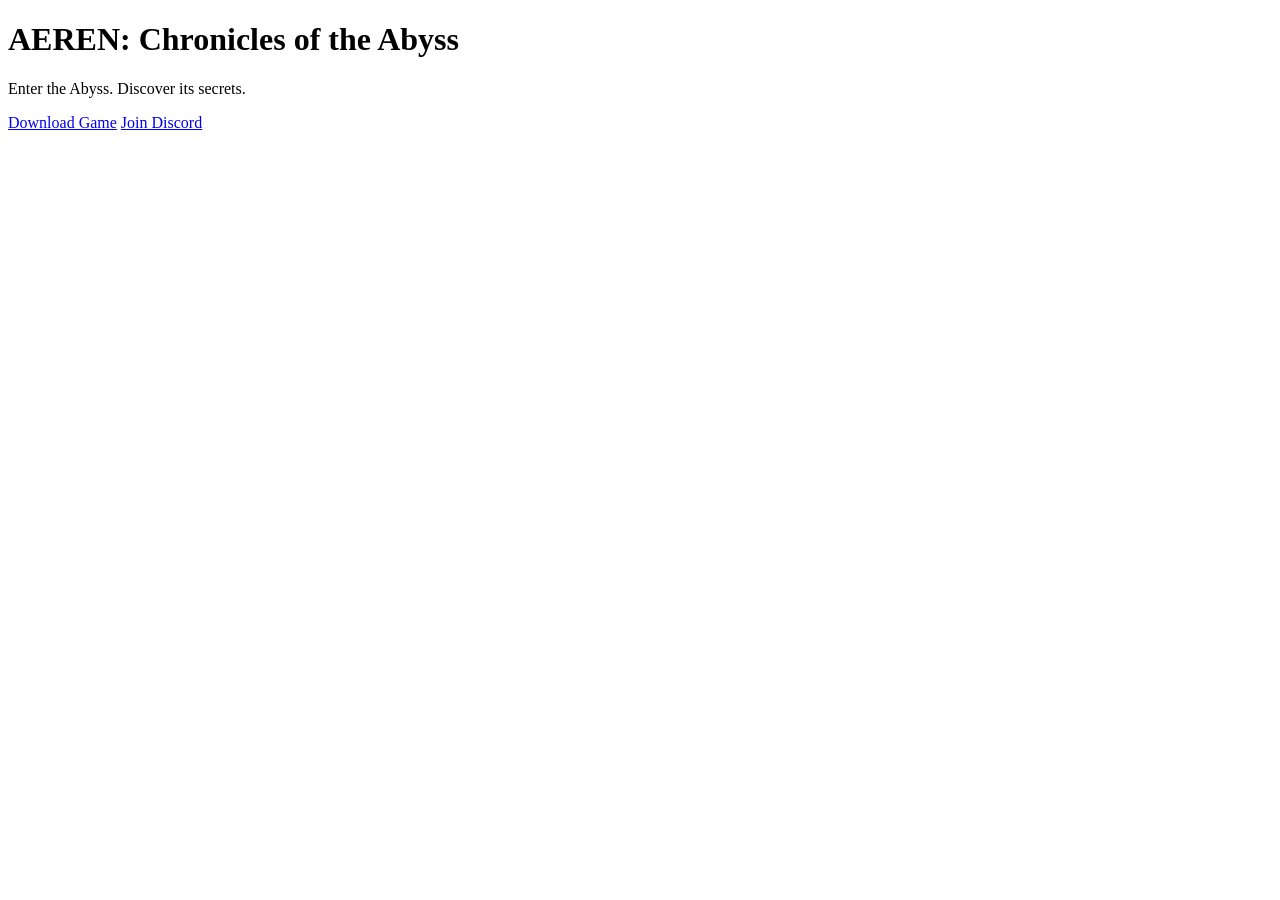
==== index.html @ f3c1946f "Create index.html" ====
<!DOCTYPE html>
<html lang="en">
<head>
  <meta charset="UTF-8">
  <meta name="viewport" content="width=device-width, initial-scale=1.0">
  <title>AEREN: Chronicles of the Abyss</title>
</head>
<body>

  <h1>AEREN: Chronicles of the Abyss</h1>

  <p>
    Enter the Abyss. Discover its secrets.
  </p>

  <a href="#">Download Game</a>
  <a href="#">Join Discord</a>

</body>
</html>
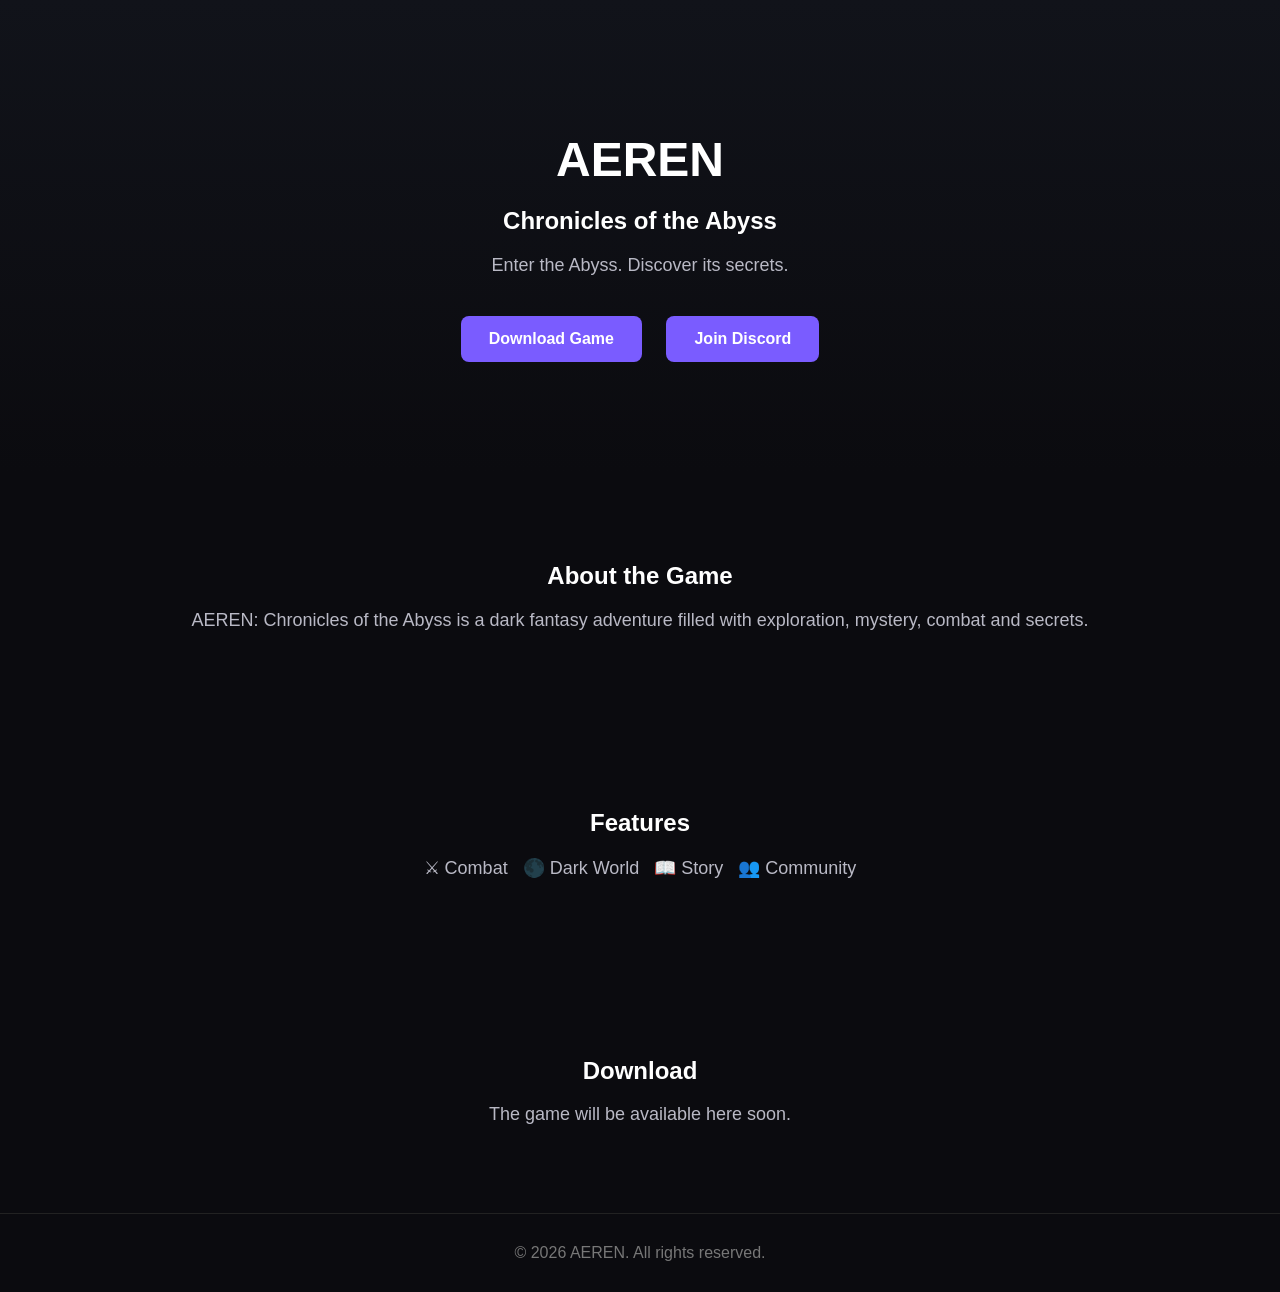
==== commit 82a333b8: "index.html" ====
--- a/index.html
+++ b/index.html
@@ -4,17 +4,90 @@
   <meta charset="UTF-8">
   <meta name="viewport" content="width=device-width, initial-scale=1.0">
   <title>AEREN: Chronicles of the Abyss</title>
+  <style>
+    body {
+      margin: 0;
+      font-family: Arial, sans-serif;
+      background: #0b0b0f;
+      color: white;
+      text-align: center;
+    }
+
+    header {
+      padding: 100px 20px;
+      background: linear-gradient(#11131a, #0b0b0f);
+    }
+
+    h1 {
+      font-size: 48px;
+      margin-bottom: 10px;
+    }
+
+    p {
+      color: #b9b9c5;
+      font-size: 18px;
+    }
+
+    .buttons {
+      margin-top: 30px;
+    }
+
+    .btn {
+      display: inline-block;
+      margin: 10px;
+      padding: 14px 28px;
+      border-radius: 8px;
+      text-decoration: none;
+      color: white;
+      background: #7a5cff;
+      font-weight: bold;
+    }
+
+    section {
+      padding: 70px 20px;
+    }
+
+    footer {
+      padding: 30px;
+      color: #777;
+      border-top: 1px solid #222;
+    }
+  </style>
 </head>
 <body>
 
-  <h1>AEREN: Chronicles of the Abyss</h1>
+<header>
+  <h1>AEREN</h1>
+  <h2>Chronicles of the Abyss</h2>
+  <p>Enter the Abyss. Discover its secrets.</p>
 
+  <div class="buttons">
+    <a class="btn" href="#">Download Game</a>
+    <a class="btn" href="#">Join Discord</a>
+  </div>
+</header>
+
+<section>
+  <h2>About the Game</h2>
   <p>
-    Enter the Abyss. Discover its secrets.
+    AEREN: Chronicles of the Abyss is a dark fantasy adventure
+    filled with exploration, mystery, combat and secrets.
   </p>
+</section>
 
-  <a href="#">Download Game</a>
-  <a href="#">Join Discord</a>
+<section>
+  <h2>Features</h2>
+  <p>⚔ Combat &nbsp; 🌑 Dark World &nbsp; 📖 Story &nbsp; 👥 Community</p>
+</section>
+
+<section>
+  <h2>Download</h2>
+  <p>The game will be available here soon.</p>
+</section>
+
+<footer>
+  © 2026 AEREN. All rights reserved.
+</footer>
 
 </body>
 </html>
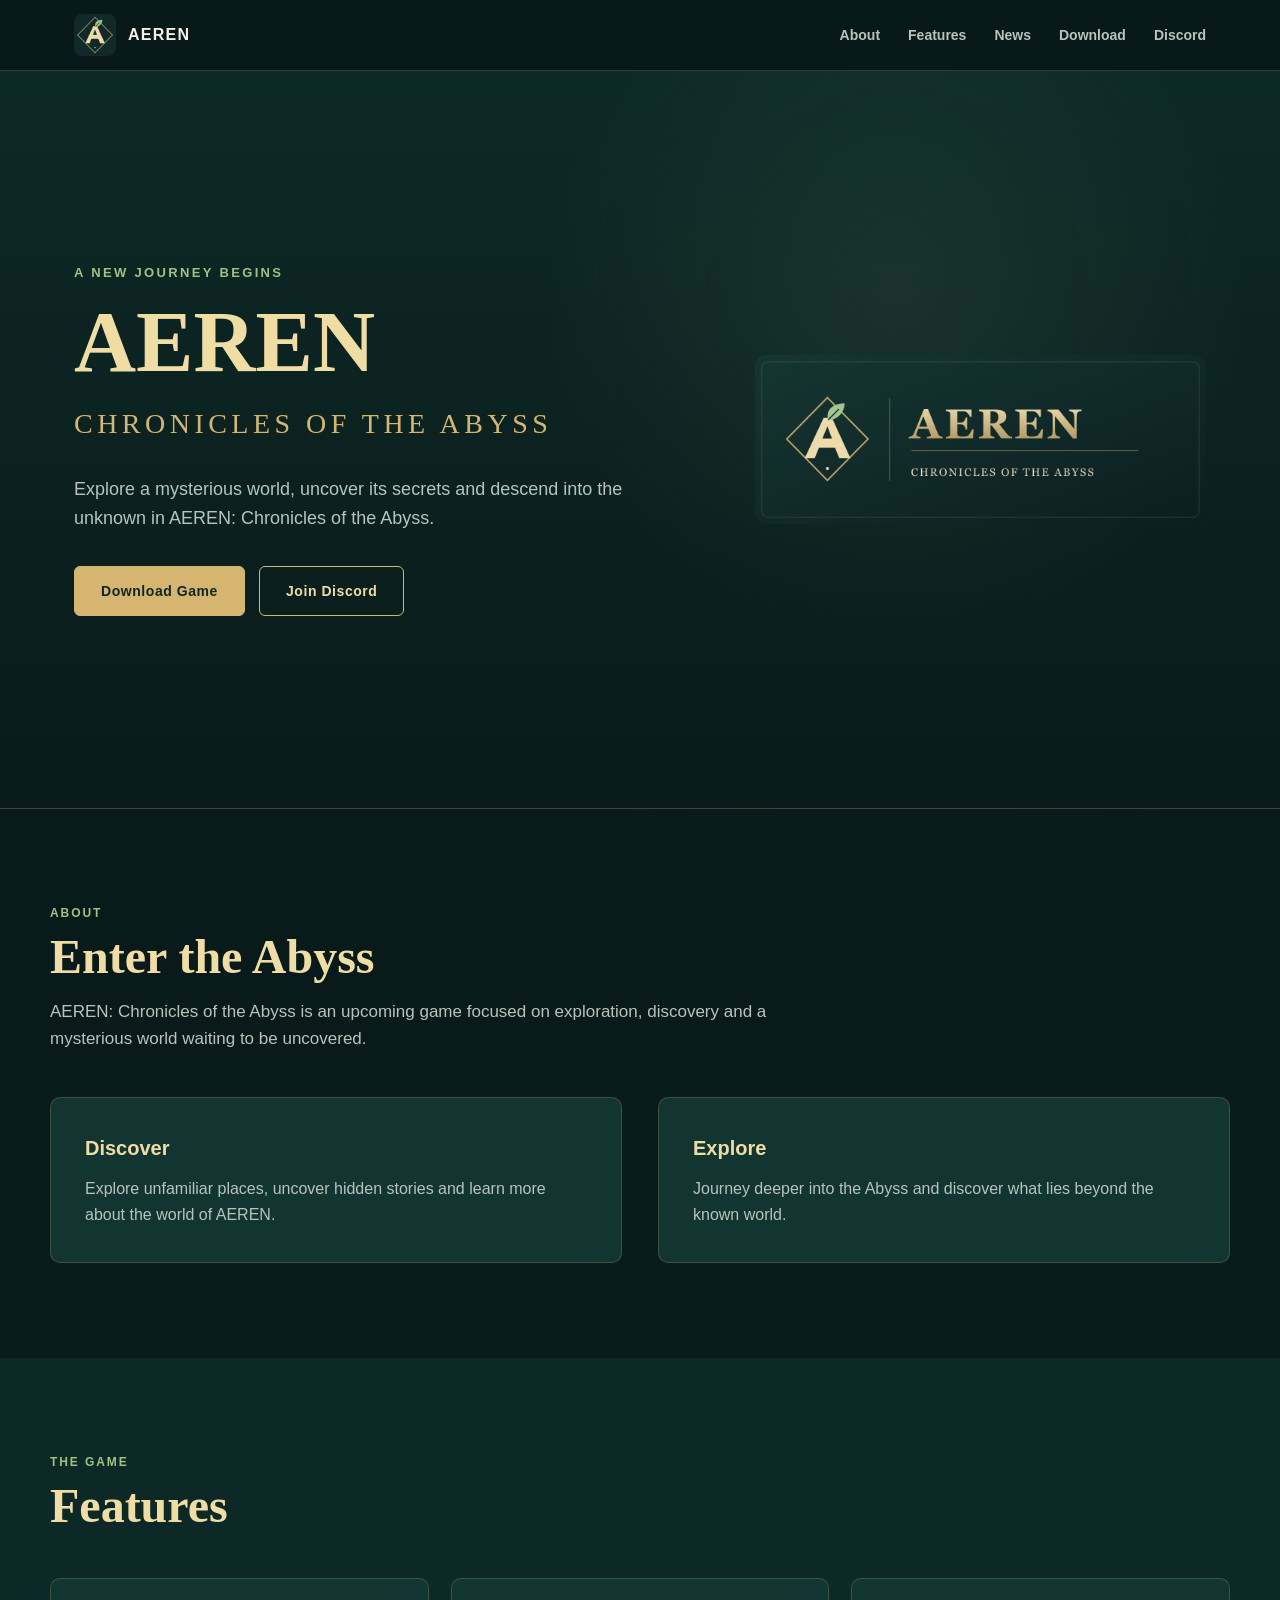
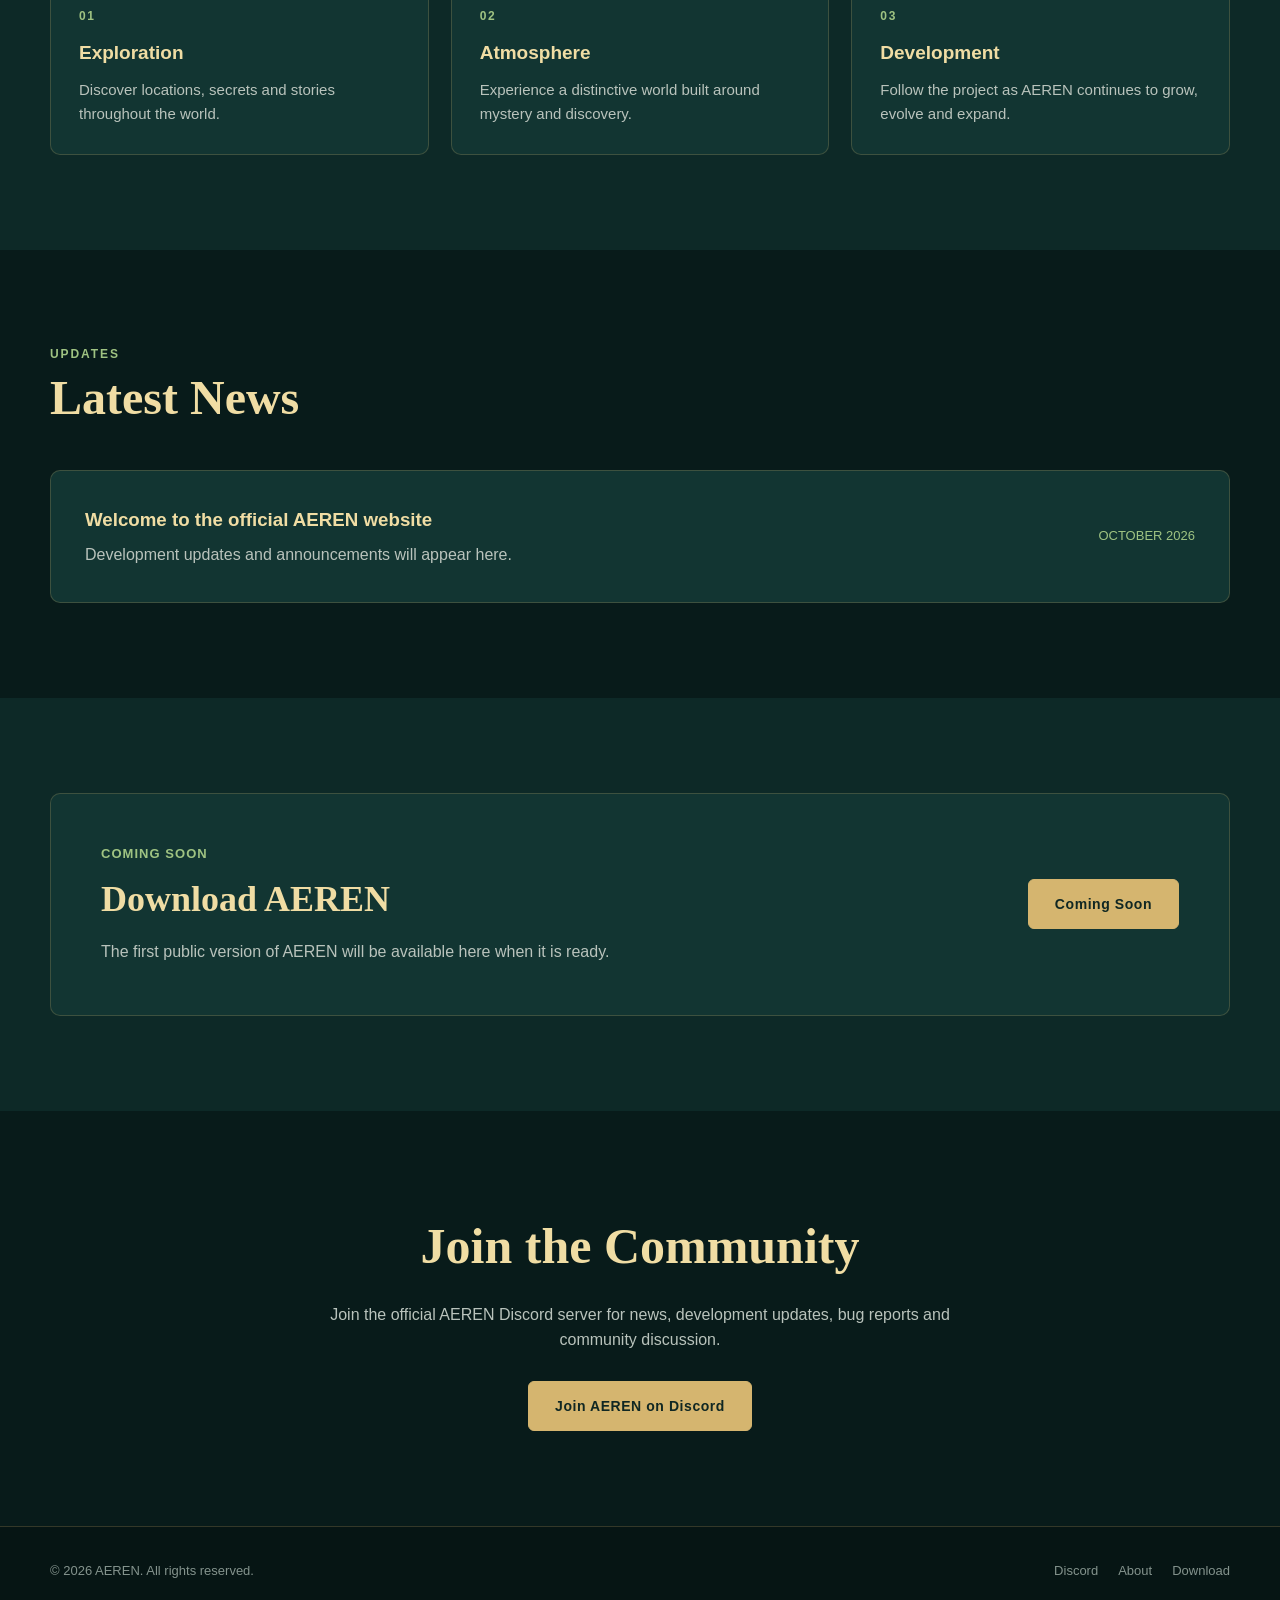
==== commit 64892483: "index.html" ====
--- a/index.html
+++ b/index.html
@@ -3,91 +3,878 @@
 <head>
   <meta charset="UTF-8">
   <meta name="viewport" content="width=device-width, initial-scale=1.0">
+
   <title>AEREN: Chronicles of the Abyss</title>
+  <meta
+    name="description"
+    content="Official website of AEREN: Chronicles of the Abyss."
+  >
+
+  <link rel="icon" type="image/png" href="AEREN-avatar-GitHub.png">
+
   <style>
+    :root {
+      --bg: #0d2927;
+      --bg-dark: #081b1a;
+      --surface: #123532;
+      --surface-light: #173e3a;
+
+      --gold: #d5b56f;
+      --gold-light: #f0dda4;
+
+      --green: #9fc382;
+
+      --text: #f4f0e7;
+      --muted: #b9c3bc;
+
+      --border: rgba(213, 181, 111, 0.22);
+      --max-width: 1180px;
+    }
+
+    * {
+      box-sizing: border-box;
+      margin: 0;
+      padding: 0;
+    }
+
+    html {
+      scroll-behavior: smooth;
+    }
+
     body {
-      margin: 0;
-      font-family: Arial, sans-serif;
-      background: #0b0b0f;
-      color: white;
+      font-family:
+        Inter,
+        -apple-system,
+        BlinkMacSystemFont,
+        "Segoe UI",
+        sans-serif;
+
+      background: var(--bg-dark);
+      color: var(--text);
+      line-height: 1.6;
+    }
+
+    a {
+      color: inherit;
+      text-decoration: none;
+    }
+
+    img {
+      display: block;
+      max-width: 100%;
+    }
+
+    /* NAVIGATION */
+
+    .navbar {
+      position: sticky;
+      top: 0;
+      z-index: 100;
+
+      background: rgba(8, 27, 26, 0.96);
+      border-bottom: 1px solid var(--border);
+    }
+
+    .nav-container {
+      max-width: var(--max-width);
+      margin: 0 auto;
+      padding: 14px 24px;
+
+      display: flex;
+      align-items: center;
+      justify-content: space-between;
+      gap: 30px;
+    }
+
+    .nav-brand {
+      display: flex;
+      align-items: center;
+      gap: 12px;
+      font-weight: 700;
+      letter-spacing: 0.08em;
+    }
+
+    .nav-brand img {
+      width: 42px;
+      height: 42px;
+      border-radius: 8px;
+    }
+
+    .nav-links {
+      display: flex;
+      align-items: center;
+      gap: 28px;
+      color: var(--muted);
+      font-size: 14px;
+      font-weight: 600;
+    }
+
+    .nav-links a {
+      transition: color 0.2s ease;
+    }
+
+    .nav-links a:hover {
+      color: var(--gold-light);
+    }
+
+    /* HERO */
+
+    .hero {
+      min-height: 82vh;
+      display: flex;
+      align-items: center;
+
+      background:
+        radial-gradient(
+          circle at 70% 30%,
+          rgba(159, 195, 130, 0.09),
+          transparent 34%
+        ),
+        linear-gradient(
+          180deg,
+          #0d2927 0%,
+          #081b1a 100%
+        );
+
+      border-bottom: 1px solid var(--border);
+    }
+
+    .hero-container {
+      max-width: var(--max-width);
+      width: 100%;
+      margin: 0 auto;
+      padding: 80px 24px;
+
+      display: grid;
+      grid-template-columns: 1.15fr 0.85fr;
+      align-items: center;
+      gap: 70px;
+    }
+
+    .hero-text .eyebrow {
+      color: var(--green);
+      font-size: 13px;
+      font-weight: 700;
+      letter-spacing: 0.18em;
+      text-transform: uppercase;
+      margin-bottom: 18px;
+    }
+
+    .hero-text h1 {
+      font-family: Georgia, "Times New Roman", serif;
+      color: var(--gold-light);
+
+      font-size: clamp(48px, 7vw, 86px);
+      line-height: 0.96;
+      font-weight: 700;
+
+      margin-bottom: 18px;
+    }
+
+    .hero-text h2 {
+      font-family: Georgia, "Times New Roman", serif;
+      color: var(--gold);
+
+      font-size: clamp(18px, 2.4vw, 28px);
+      font-weight: 400;
+      letter-spacing: 0.16em;
+
+      margin-bottom: 28px;
+    }
+
+    .hero-text p {
+      max-width: 650px;
+
+      color: var(--muted);
+      font-size: 18px;
+
+      margin-bottom: 34px;
+    }
+
+    .hero-buttons {
+      display: flex;
+      flex-wrap: wrap;
+      gap: 14px;
+    }
+
+    .btn {
+      display: inline-flex;
+      align-items: center;
+      justify-content: center;
+
+      min-height: 50px;
+      padding: 0 26px;
+
+      border-radius: 6px;
+
+      font-size: 14px;
+      font-weight: 700;
+      letter-spacing: 0.04em;
+
+      transition:
+        background 0.2s ease,
+        border-color 0.2s ease,
+        transform 0.2s ease;
+    }
+
+    .btn:hover {
+      transform: translateY(-2px);
+    }
+
+    .btn-primary {
+      background: var(--gold);
+      color: #102723;
+      border: 1px solid var(--gold);
+    }
+
+    .btn-primary:hover {
+      background: var(--gold-light);
+      border-color: var(--gold-light);
+    }
+
+    .btn-secondary {
+      border: 1px solid var(--gold);
+      color: var(--gold-light);
+      background: transparent;
+    }
+
+    .btn-secondary:hover {
+      background: rgba(213, 181, 111, 0.08);
+    }
+
+    .hero-logo {
+      display: flex;
+      justify-content: center;
+      align-items: center;
+    }
+
+    .hero-logo img {
+      width: min(100%, 470px);
+    }
+
+    /* GENERIC SECTIONS */
+
+    section {
+      padding: 95px 24px;
+    }
+
+    .container {
+      max-width: var(--max-width);
+      margin: 0 auto;
+    }
+
+    .section-heading {
+      margin-bottom: 45px;
+    }
+
+    .section-heading span {
+      display: block;
+
+      color: var(--green);
+      font-size: 12px;
+      font-weight: 700;
+      letter-spacing: 0.16em;
+      text-transform: uppercase;
+
+      margin-bottom: 8px;
+    }
+
+    .section-heading h2 {
+      font-family: Georgia, "Times New Roman", serif;
+      color: var(--gold-light);
+
+      font-size: clamp(32px, 5vw, 48px);
+      line-height: 1.1;
+
+      margin-bottom: 14px;
+    }
+
+    .section-heading p {
+      max-width: 720px;
+      color: var(--muted);
+      font-size: 17px;
+    }
+
+    /* ABOUT */
+
+    .about {
+      background: var(--bg-dark);
+    }
+
+    .about-grid {
+      display: grid;
+      grid-template-columns: 1fr 1fr;
+      gap: 36px;
+    }
+
+    .about-card {
+      padding: 34px;
+
+      background: var(--surface);
+      border: 1px solid var(--border);
+      border-radius: 10px;
+    }
+
+    .about-card h3 {
+      color: var(--gold-light);
+      margin-bottom: 12px;
+      font-size: 20px;
+    }
+
+    .about-card p {
+      color: var(--muted);
+    }
+
+    /* FEATURES */
+
+    .features {
+      background: var(--bg);
+    }
+
+    .feature-grid {
+      display: grid;
+      grid-template-columns: repeat(3, 1fr);
+      gap: 22px;
+    }
+
+    .feature {
+      padding: 28px;
+
+      background: var(--surface);
+      border: 1px solid var(--border);
+      border-radius: 10px;
+    }
+
+    .feature-number {
+      color: var(--green);
+      font-size: 12px;
+      font-weight: 700;
+      letter-spacing: 0.14em;
+
+      margin-bottom: 12px;
+    }
+
+    .feature h3 {
+      color: var(--gold-light);
+      margin-bottom: 10px;
+      font-size: 19px;
+    }
+
+    .feature p {
+      color: var(--muted);
+      font-size: 15px;
+    }
+
+    /* NEWS */
+
+    .news {
+      background: var(--bg-dark);
+    }
+
+    .news-card {
+      padding: 34px;
+
+      display: flex;
+      align-items: center;
+      justify-content: space-between;
+      gap: 30px;
+
+      background: var(--surface);
+      border: 1px solid var(--border);
+      border-radius: 10px;
+    }
+
+    .news-card h3 {
+      color: var(--gold-light);
+      margin-bottom: 7px;
+    }
+
+    .news-card p {
+      color: var(--muted);
+    }
+
+    .news-date {
+      color: var(--green);
+      font-size: 13px;
+      white-space: nowrap;
+    }
+
+    /* DOWNLOAD */
+
+    .download {
+      background: var(--bg);
+    }
+
+    .download-box {
+      padding: 50px;
+
+      display: flex;
+      align-items: center;
+      justify-content: space-between;
+      gap: 40px;
+
+      background: var(--surface);
+      border: 1px solid var(--border);
+      border-radius: 10px;
+    }
+
+    .download-box h2 {
+      font-family: Georgia, "Times New Roman", serif;
+      color: var(--gold-light);
+
+      font-size: 36px;
+      margin-bottom: 10px;
+    }
+
+    .download-box p {
+      color: var(--muted);
+    }
+
+    .download-status {
+      color: var(--green);
+      font-size: 13px;
+      font-weight: 700;
+      letter-spacing: 0.08em;
+      text-transform: uppercase;
+
+      margin-bottom: 7px;
+    }
+
+    /* COMMUNITY */
+
+    .community {
       text-align: center;
-    }
-
-    header {
-      padding: 100px 20px;
-      background: linear-gradient(#11131a, #0b0b0f);
-    }
-
-    h1 {
-      font-size: 48px;
-      margin-bottom: 10px;
-    }
-
-    p {
-      color: #b9b9c5;
-      font-size: 18px;
-    }
-
-    .buttons {
-      margin-top: 30px;
-    }
-
-    .btn {
-      display: inline-block;
-      margin: 10px;
-      padding: 14px 28px;
-      border-radius: 8px;
-      text-decoration: none;
-      color: white;
-      background: #7a5cff;
-      font-weight: bold;
-    }
-
-    section {
-      padding: 70px 20px;
-    }
+      background: var(--bg-dark);
+    }
+
+    .community h2 {
+      font-family: Georgia, "Times New Roman", serif;
+      color: var(--gold-light);
+
+      font-size: clamp(34px, 5vw, 50px);
+      margin-bottom: 16px;
+    }
+
+    .community p {
+      color: var(--muted);
+      max-width: 620px;
+      margin: 0 auto 28px;
+    }
+
+    /* FOOTER */
 
     footer {
-      padding: 30px;
-      color: #777;
-      border-top: 1px solid #222;
+      border-top: 1px solid var(--border);
+      background: #061514;
+
+      padding: 34px 24px;
+    }
+
+    .footer-container {
+      max-width: var(--max-width);
+      margin: 0 auto;
+
+      display: flex;
+      justify-content: space-between;
+      align-items: center;
+      gap: 20px;
+
+      color: #84938d;
+      font-size: 13px;
+    }
+
+    .footer-links {
+      display: flex;
+      gap: 20px;
+    }
+
+    .footer-links a:hover {
+      color: var(--gold-light);
+    }
+
+    /* MOBILE */
+
+    @media (max-width: 850px) {
+      .nav-links {
+        display: none;
+      }
+
+      .hero-container {
+        grid-template-columns: 1fr;
+        text-align: center;
+      }
+
+      .hero-text p {
+        margin-left: auto;
+        margin-right: auto;
+      }
+
+      .hero-buttons {
+        justify-content: center;
+      }
+
+      .hero-logo {
+        order: -1;
+      }
+
+      .hero-logo img {
+        width: min(100%, 360px);
+      }
+
+      .about-grid,
+      .feature-grid {
+        grid-template-columns: 1fr;
+      }
+
+      .news-card,
+      .download-box {
+        flex-direction: column;
+        align-items: flex-start;
+      }
+    }
+
+    @media (max-width: 520px) {
+      section {
+        padding: 70px 20px;
+      }
+
+      .nav-container {
+        padding-left: 18px;
+        padding-right: 18px;
+      }
+
+      .nav-brand span {
+        display: none;
+      }
+
+      .hero-container {
+        padding: 55px 20px;
+      }
+
+      .download-box {
+        padding: 30px;
+      }
+
+      .footer-container {
+        flex-direction: column;
+        text-align: center;
+      }
     }
   </style>
 </head>
+
 <body>
 
-<header>
-  <h1>AEREN</h1>
-  <h2>Chronicles of the Abyss</h2>
-  <p>Enter the Abyss. Discover its secrets.</p>
-
-  <div class="buttons">
-    <a class="btn" href="#">Download Game</a>
-    <a class="btn" href="#">Join Discord</a>
-  </div>
-</header>
-
-<section>
-  <h2>About the Game</h2>
-  <p>
-    AEREN: Chronicles of the Abyss is a dark fantasy adventure
-    filled with exploration, mystery, combat and secrets.
-  </p>
-</section>
-
-<section>
-  <h2>Features</h2>
-  <p>⚔ Combat &nbsp; 🌑 Dark World &nbsp; 📖 Story &nbsp; 👥 Community</p>
-</section>
-
-<section>
-  <h2>Download</h2>
-  <p>The game will be available here soon.</p>
-</section>
-
-<footer>
-  © 2026 AEREN. All rights reserved.
-</footer>
+  <!-- Navigation -->
+
+  <nav class="navbar">
+    <div class="nav-container">
+
+      <a href="#" class="nav-brand">
+        <img src="AEREN-avatar-GitHub.png" alt="AEREN logo">
+        <span>AEREN</span>
+      </a>
+
+      <div class="nav-links">
+        <a href="#about">About</a>
+        <a href="#features">Features</a>
+        <a href="#news">News</a>
+        <a href="#download">Download</a>
+        <a
+          href="https://discord.gg/zVNZAjPwex"
+          target="_blank"
+          rel="noopener"
+        >
+          Discord
+        </a>
+      </div>
+
+    </div>
+  </nav>
+
+
+  <!-- Hero -->
+
+  <header class="hero">
+
+    <div class="hero-container">
+
+      <div class="hero-text">
+
+        <div class="eyebrow">
+          A new journey begins
+        </div>
+
+        <h1>AEREN</h1>
+
+        <h2>CHRONICLES OF THE ABYSS</h2>
+
+        <p>
+          Explore a mysterious world, uncover its secrets and
+          descend into the unknown in AEREN: Chronicles of the Abyss.
+        </p>
+
+        <div class="hero-buttons">
+
+          <a href="#download" class="btn btn-primary">
+            Download Game
+          </a>
+
+          <a
+            href="https://discord.gg/zVNZAjPwex"
+            target="_blank"
+            rel="noopener"
+            class="btn btn-secondary"
+          >
+            Join Discord
+          </a>
+
+        </div>
+
+      </div>
+
+
+      <div class="hero-logo">
+        <img
+          src="AEREN-logo-English.png"
+          alt="AEREN: Chronicles of the Abyss"
+        >
+      </div>
+
+    </div>
+
+  </header>
+
+
+  <!-- About -->
+
+  <section class="about" id="about">
+
+    <div class="container">
+
+      <div class="section-heading">
+        <span>About</span>
+
+        <h2>Enter the Abyss</h2>
+
+        <p>
+          AEREN: Chronicles of the Abyss is an upcoming game
+          focused on exploration, discovery and a mysterious
+          world waiting to be uncovered.
+        </p>
+      </div>
+
+
+      <div class="about-grid">
+
+        <div class="about-card">
+          <h3>Discover</h3>
+
+          <p>
+            Explore unfamiliar places, uncover hidden stories
+            and learn more about the world of AEREN.
+          </p>
+        </div>
+
+
+        <div class="about-card">
+          <h3>Explore</h3>
+
+          <p>
+            Journey deeper into the Abyss and discover what
+            lies beyond the known world.
+          </p>
+        </div>
+
+      </div>
+
+    </div>
+
+  </section>
+
+
+  <!-- Features -->
+
+  <section class="features" id="features">
+
+    <div class="container">
+
+      <div class="section-heading">
+        <span>The Game</span>
+        <h2>Features</h2>
+      </div>
+
+
+      <div class="feature-grid">
+
+        <div class="feature">
+          <div class="feature-number">01</div>
+          <h3>Exploration</h3>
+          <p>
+            Discover locations, secrets and stories throughout
+            the world.
+          </p>
+        </div>
+
+
+        <div class="feature">
+          <div class="feature-number">02</div>
+          <h3>Atmosphere</h3>
+          <p>
+            Experience a distinctive world built around mystery
+            and discovery.
+          </p>
+        </div>
+
+
+        <div class="feature">
+          <div class="feature-number">03</div>
+          <h3>Development</h3>
+          <p>
+            Follow the project as AEREN continues to grow,
+            evolve and expand.
+          </p>
+        </div>
+
+      </div>
+
+    </div>
+
+  </section>
+
+
+  <!-- News -->
+
+  <section class="news" id="news">
+
+    <div class="container">
+
+      <div class="section-heading">
+        <span>Updates</span>
+        <h2>Latest News</h2>
+      </div>
+
+
+      <div class="news-card">
+
+        <div>
+          <h3>Welcome to the official AEREN website</h3>
+
+          <p>
+            Development updates and announcements will appear here.
+          </p>
+        </div>
+
+        <div class="news-date">
+          OCTOBER 2026
+        </div>
+
+      </div>
+
+    </div>
+
+  </section>
+
+
+  <!-- Download -->
+
+  <section class="download" id="download">
+
+    <div class="container">
+
+      <div class="download-box">
+
+        <div>
+
+          <div class="download-status">
+            Coming Soon
+          </div>
+
+          <h2>Download AEREN</h2>
+
+          <p>
+            The first public version of AEREN will be available
+            here when it is ready.
+          </p>
+
+        </div>
+
+
+        <a
+          href="#"
+          class="btn btn-primary"
+          aria-disabled="true"
+        >
+          Coming Soon
+        </a>
+
+      </div>
+
+    </div>
+
+  </section>
+
+
+  <!-- Discord -->
+
+  <section class="community">
+
+    <div class="container">
+
+      <h2>Join the Community</h2>
+
+      <p>
+        Join the official AEREN Discord server for news,
+        development updates, bug reports and community discussion.
+      </p>
+
+      <a
+        href="https://discord.gg/zVNZAjPwex"
+        target="_blank"
+        rel="noopener"
+        class="btn btn-primary"
+      >
+        Join AEREN on Discord
+      </a>
+
+    </div>
+
+  </section>
+
+
+  <!-- Footer -->
+
+  <footer>
+
+    <div class="footer-container">
+
+      <div>
+        © 2026 AEREN. All rights reserved.
+      </div>
+
+      <div class="footer-links">
+
+        <a
+          href="https://discord.gg/zVNZAjPwex"
+          target="_blank"
+          rel="noopener"
+        >
+          Discord
+        </a>
+
+        <a href="#about">
+          About
+        </a>
+
+        <a href="#download">
+          Download
+        </a>
+
+      </div>
+
+    </div>
+
+  </footer>
 
 </body>
 </html>
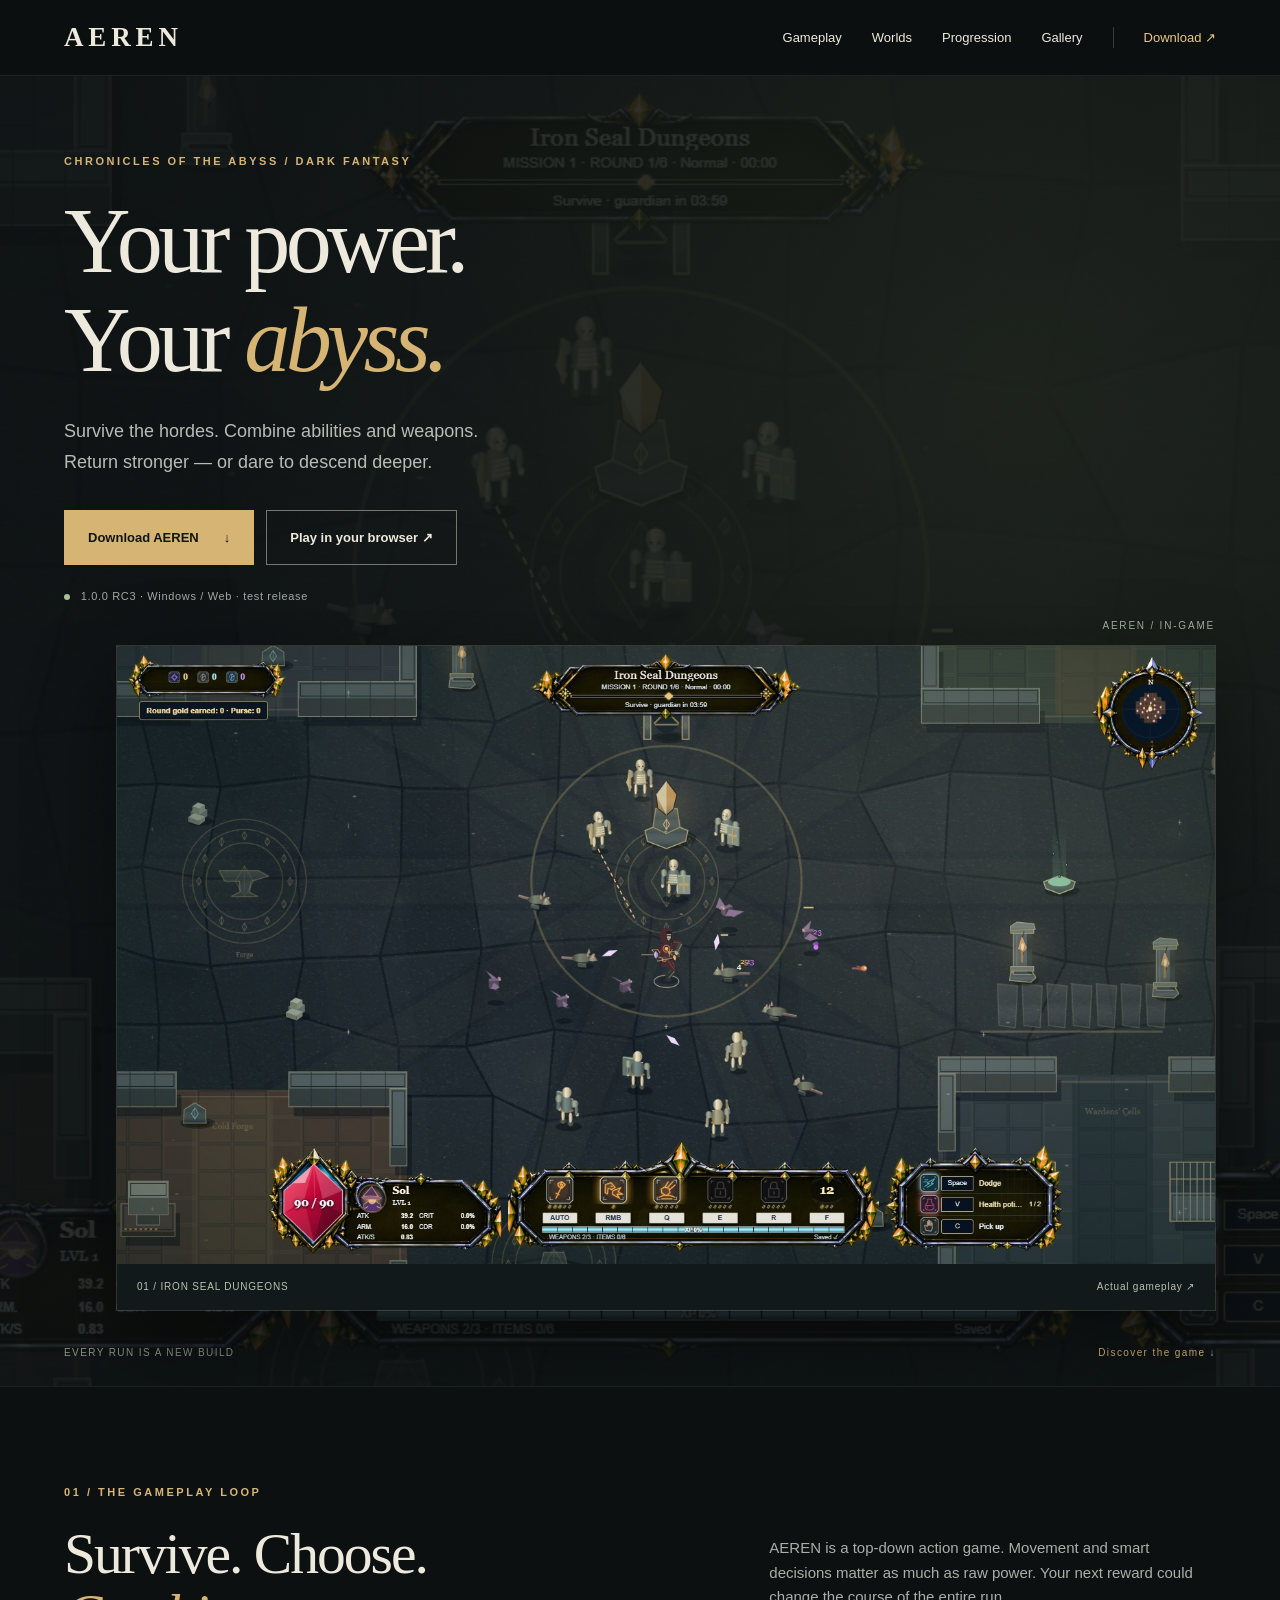
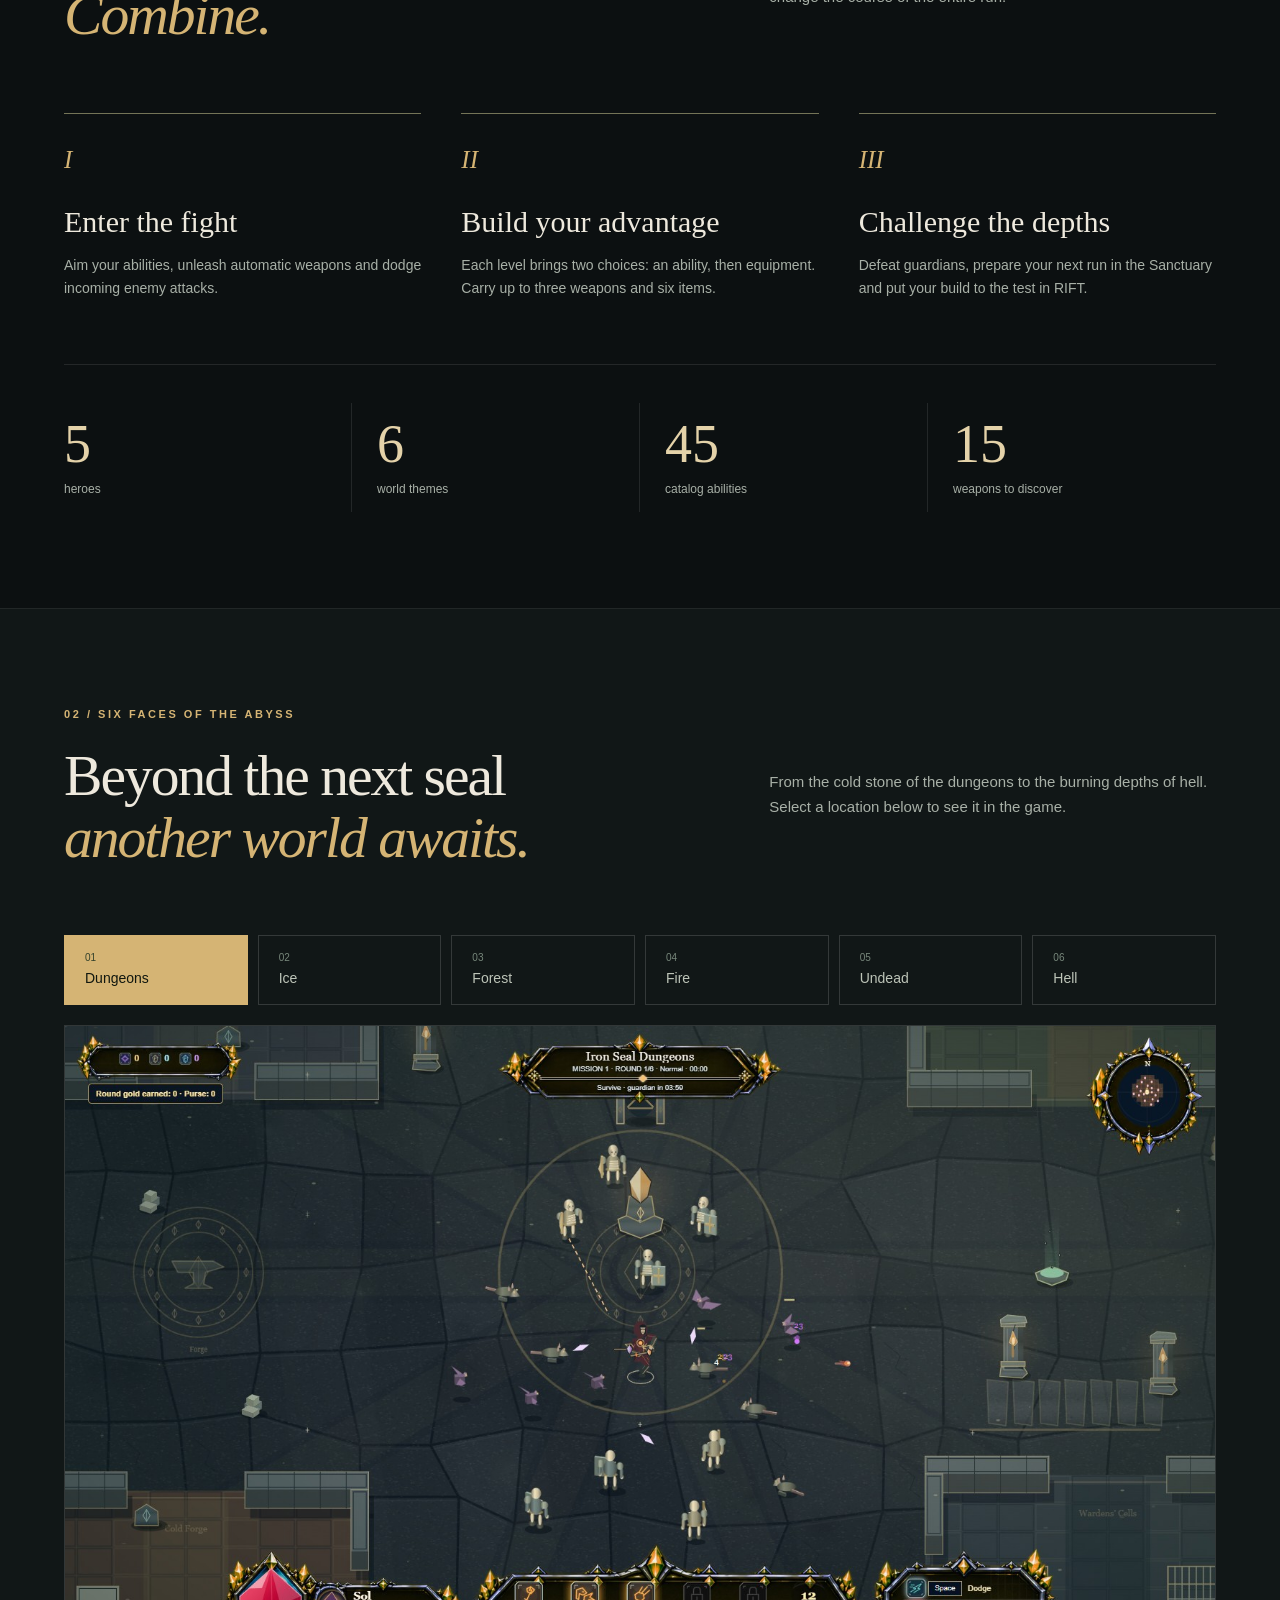
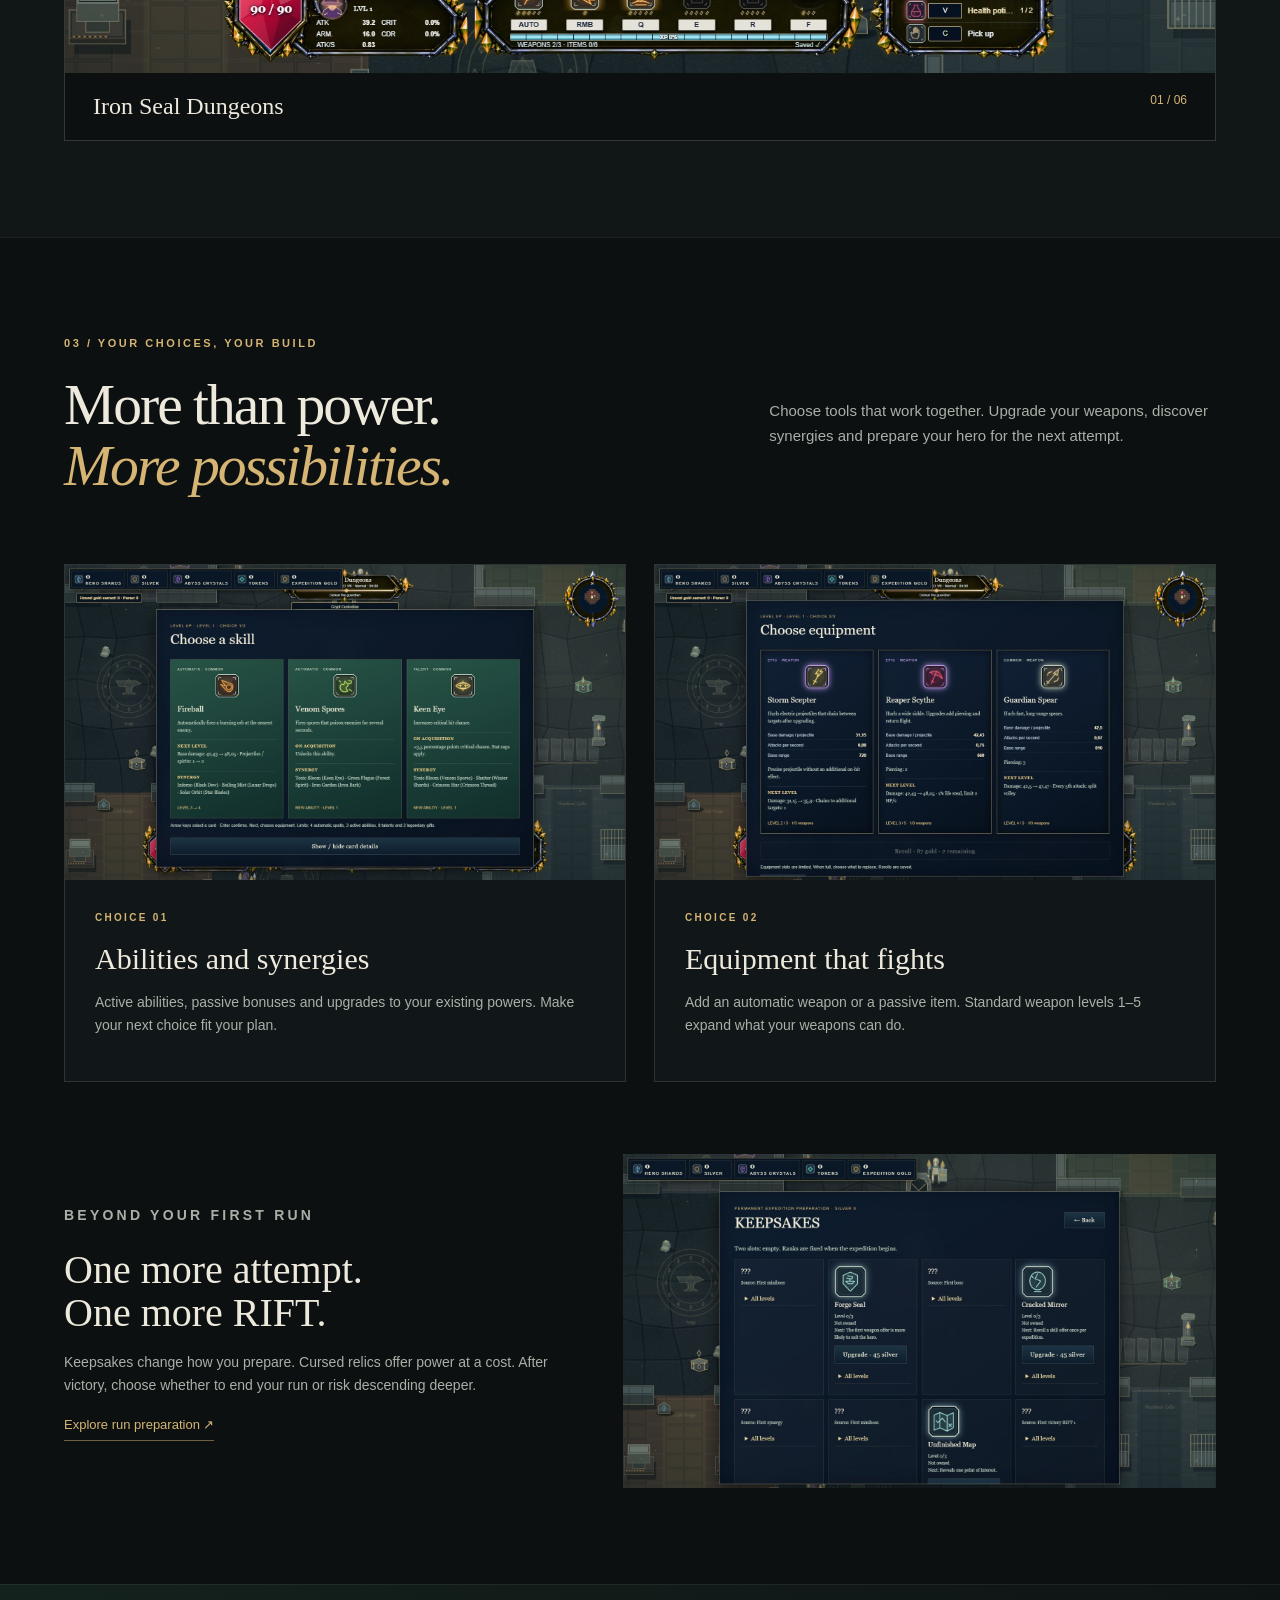
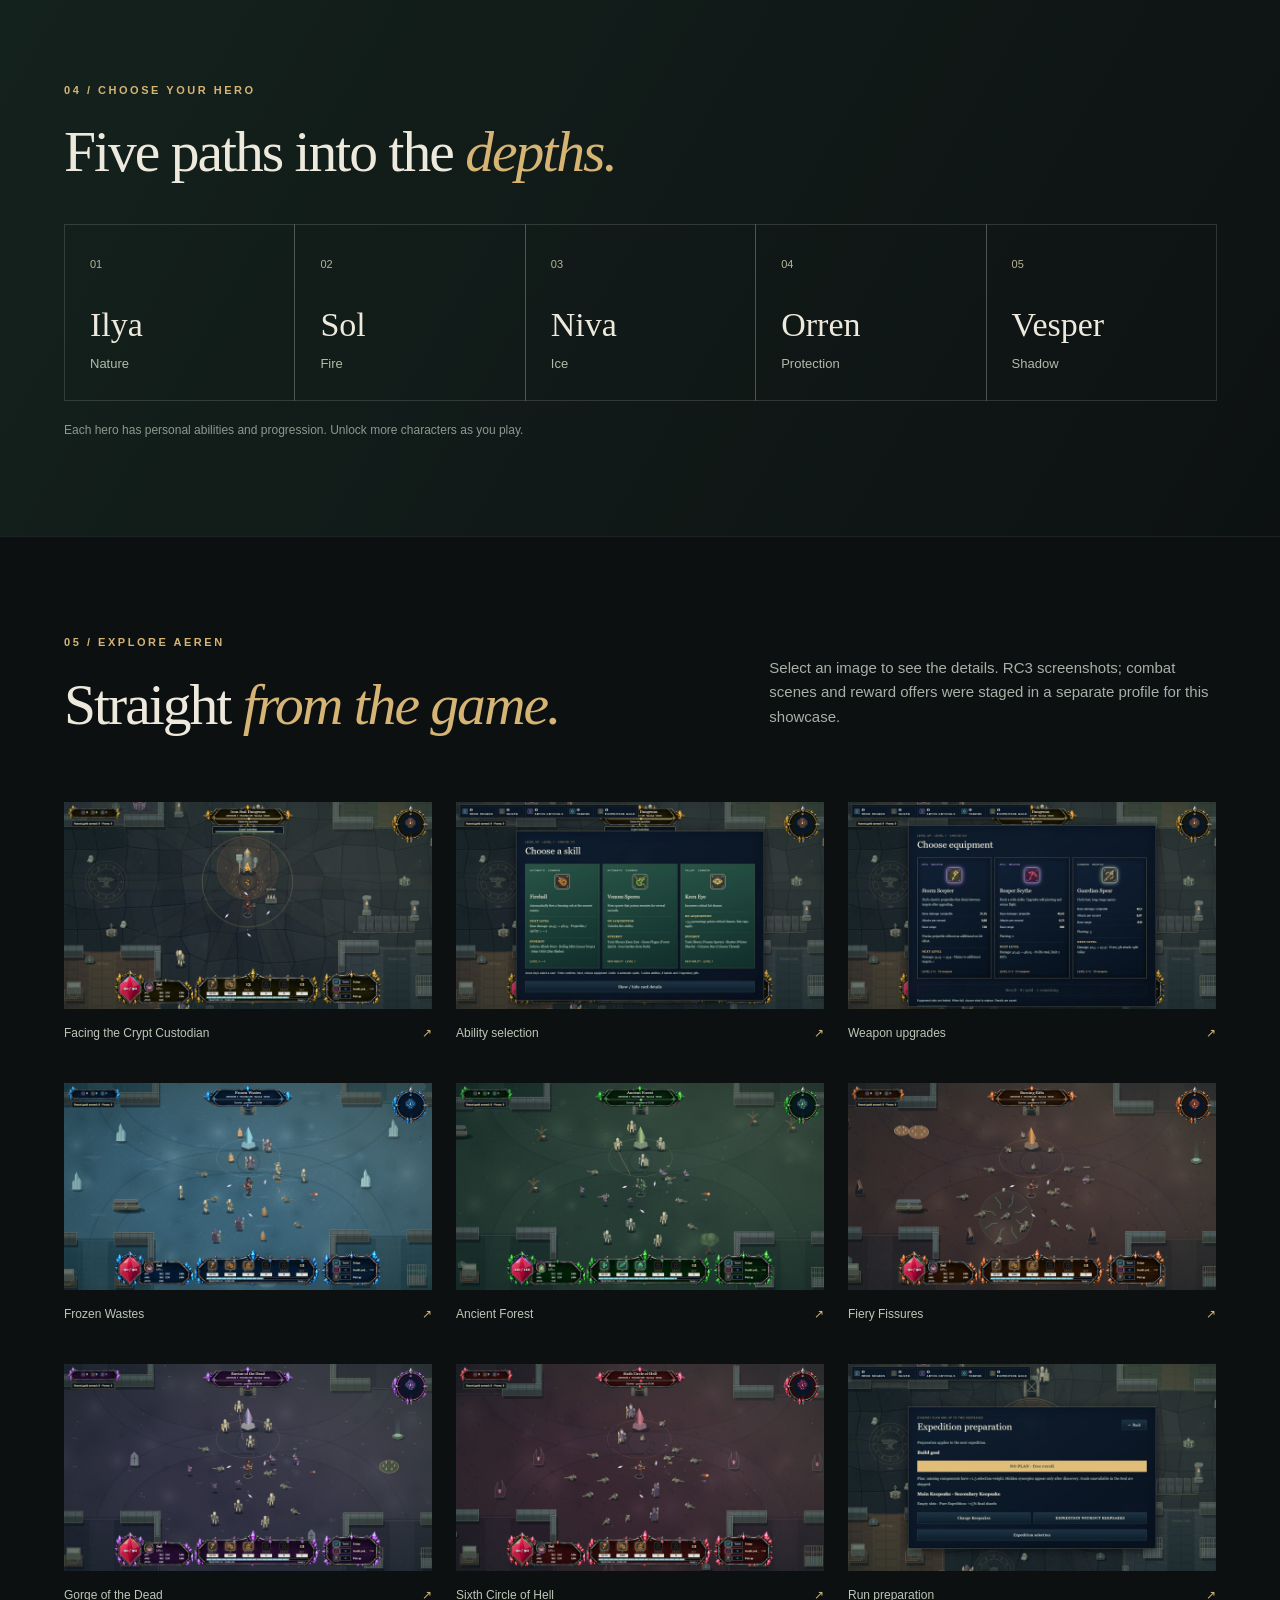
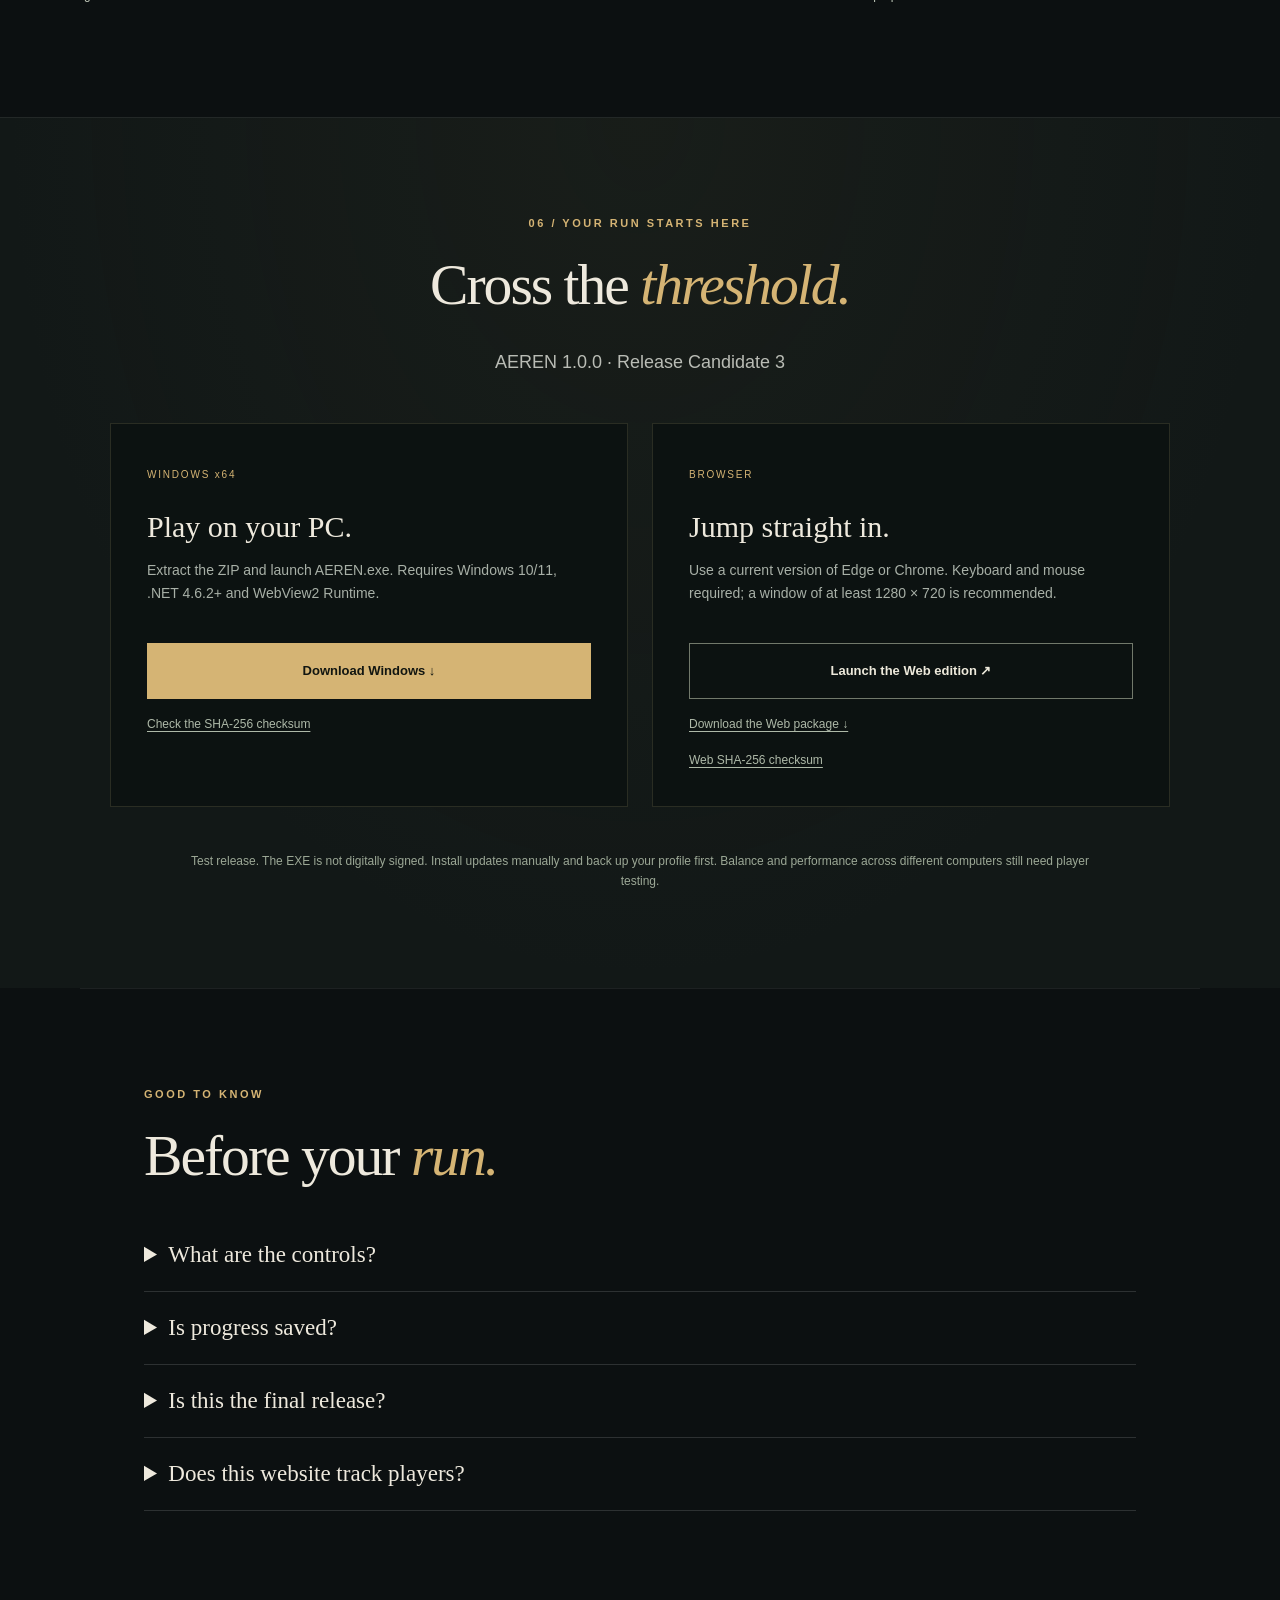
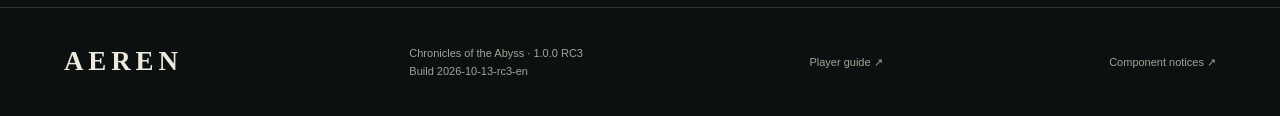
==== commit 8e39a774: "Publish English AEREN RC3 showcase and playable downloads" ====
--- a/index.html
+++ b/index.html
@@ -1,880 +1,12 @@
-<!DOCTYPE html>
-<html lang="en">
-<head>
-  <meta charset="UTF-8">
-  <meta name="viewport" content="width=device-width, initial-scale=1.0">
-
-  <title>AEREN: Chronicles of the Abyss</title>
-  <meta
-    name="description"
-    content="Official website of AEREN: Chronicles of the Abyss."
-  >
-
-  <link rel="icon" type="image/png" href="AEREN-avatar-GitHub.png">
-
-  <style>
-    :root {
-      --bg: #0d2927;
-      --bg-dark: #081b1a;
-      --surface: #123532;
-      --surface-light: #173e3a;
-
-      --gold: #d5b56f;
-      --gold-light: #f0dda4;
-
-      --green: #9fc382;
-
-      --text: #f4f0e7;
-      --muted: #b9c3bc;
-
-      --border: rgba(213, 181, 111, 0.22);
-      --max-width: 1180px;
-    }
-
-    * {
-      box-sizing: border-box;
-      margin: 0;
-      padding: 0;
-    }
-
-    html {
-      scroll-behavior: smooth;
-    }
-
-    body {
-      font-family:
-        Inter,
-        -apple-system,
-        BlinkMacSystemFont,
-        "Segoe UI",
-        sans-serif;
-
-      background: var(--bg-dark);
-      color: var(--text);
-      line-height: 1.6;
-    }
-
-    a {
-      color: inherit;
-      text-decoration: none;
-    }
-
-    img {
-      display: block;
-      max-width: 100%;
-    }
-
-    /* NAVIGATION */
-
-    .navbar {
-      position: sticky;
-      top: 0;
-      z-index: 100;
-
-      background: rgba(8, 27, 26, 0.96);
-      border-bottom: 1px solid var(--border);
-    }
-
-    .nav-container {
-      max-width: var(--max-width);
-      margin: 0 auto;
-      padding: 14px 24px;
-
-      display: flex;
-      align-items: center;
-      justify-content: space-between;
-      gap: 30px;
-    }
-
-    .nav-brand {
-      display: flex;
-      align-items: center;
-      gap: 12px;
-      font-weight: 700;
-      letter-spacing: 0.08em;
-    }
-
-    .nav-brand img {
-      width: 42px;
-      height: 42px;
-      border-radius: 8px;
-    }
-
-    .nav-links {
-      display: flex;
-      align-items: center;
-      gap: 28px;
-      color: var(--muted);
-      font-size: 14px;
-      font-weight: 600;
-    }
-
-    .nav-links a {
-      transition: color 0.2s ease;
-    }
-
-    .nav-links a:hover {
-      color: var(--gold-light);
-    }
-
-    /* HERO */
-
-    .hero {
-      min-height: 82vh;
-      display: flex;
-      align-items: center;
-
-      background:
-        radial-gradient(
-          circle at 70% 30%,
-          rgba(159, 195, 130, 0.09),
-          transparent 34%
-        ),
-        linear-gradient(
-          180deg,
-          #0d2927 0%,
-          #081b1a 100%
-        );
-
-      border-bottom: 1px solid var(--border);
-    }
-
-    .hero-container {
-      max-width: var(--max-width);
-      width: 100%;
-      margin: 0 auto;
-      padding: 80px 24px;
-
-      display: grid;
-      grid-template-columns: 1.15fr 0.85fr;
-      align-items: center;
-      gap: 70px;
-    }
-
-    .hero-text .eyebrow {
-      color: var(--green);
-      font-size: 13px;
-      font-weight: 700;
-      letter-spacing: 0.18em;
-      text-transform: uppercase;
-      margin-bottom: 18px;
-    }
-
-    .hero-text h1 {
-      font-family: Georgia, "Times New Roman", serif;
-      color: var(--gold-light);
-
-      font-size: clamp(48px, 7vw, 86px);
-      line-height: 0.96;
-      font-weight: 700;
-
-      margin-bottom: 18px;
-    }
-
-    .hero-text h2 {
-      font-family: Georgia, "Times New Roman", serif;
-      color: var(--gold);
-
-      font-size: clamp(18px, 2.4vw, 28px);
-      font-weight: 400;
-      letter-spacing: 0.16em;
-
-      margin-bottom: 28px;
-    }
-
-    .hero-text p {
-      max-width: 650px;
-
-      color: var(--muted);
-      font-size: 18px;
-
-      margin-bottom: 34px;
-    }
-
-    .hero-buttons {
-      display: flex;
-      flex-wrap: wrap;
-      gap: 14px;
-    }
-
-    .btn {
-      display: inline-flex;
-      align-items: center;
-      justify-content: center;
-
-      min-height: 50px;
-      padding: 0 26px;
-
-      border-radius: 6px;
-
-      font-size: 14px;
-      font-weight: 700;
-      letter-spacing: 0.04em;
-
-      transition:
-        background 0.2s ease,
-        border-color 0.2s ease,
-        transform 0.2s ease;
-    }
-
-    .btn:hover {
-      transform: translateY(-2px);
-    }
-
-    .btn-primary {
-      background: var(--gold);
-      color: #102723;
-      border: 1px solid var(--gold);
-    }
-
-    .btn-primary:hover {
-      background: var(--gold-light);
-      border-color: var(--gold-light);
-    }
-
-    .btn-secondary {
-      border: 1px solid var(--gold);
-      color: var(--gold-light);
-      background: transparent;
-    }
-
-    .btn-secondary:hover {
-      background: rgba(213, 181, 111, 0.08);
-    }
-
-    .hero-logo {
-      display: flex;
-      justify-content: center;
-      align-items: center;
-    }
-
-    .hero-logo img {
-      width: min(100%, 470px);
-    }
-
-    /* GENERIC SECTIONS */
-
-    section {
-      padding: 95px 24px;
-    }
-
-    .container {
-      max-width: var(--max-width);
-      margin: 0 auto;
-    }
-
-    .section-heading {
-      margin-bottom: 45px;
-    }
-
-    .section-heading span {
-      display: block;
-
-      color: var(--green);
-      font-size: 12px;
-      font-weight: 700;
-      letter-spacing: 0.16em;
-      text-transform: uppercase;
-
-      margin-bottom: 8px;
-    }
-
-    .section-heading h2 {
-      font-family: Georgia, "Times New Roman", serif;
-      color: var(--gold-light);
-
-      font-size: clamp(32px, 5vw, 48px);
-      line-height: 1.1;
-
-      margin-bottom: 14px;
-    }
-
-    .section-heading p {
-      max-width: 720px;
-      color: var(--muted);
-      font-size: 17px;
-    }
-
-    /* ABOUT */
-
-    .about {
-      background: var(--bg-dark);
-    }
-
-    .about-grid {
-      display: grid;
-      grid-template-columns: 1fr 1fr;
-      gap: 36px;
-    }
-
-    .about-card {
-      padding: 34px;
-
-      background: var(--surface);
-      border: 1px solid var(--border);
-      border-radius: 10px;
-    }
-
-    .about-card h3 {
-      color: var(--gold-light);
-      margin-bottom: 12px;
-      font-size: 20px;
-    }
-
-    .about-card p {
-      color: var(--muted);
-    }
-
-    /* FEATURES */
-
-    .features {
-      background: var(--bg);
-    }
-
-    .feature-grid {
-      display: grid;
-      grid-template-columns: repeat(3, 1fr);
-      gap: 22px;
-    }
-
-    .feature {
-      padding: 28px;
-
-      background: var(--surface);
-      border: 1px solid var(--border);
-      border-radius: 10px;
-    }
-
-    .feature-number {
-      color: var(--green);
-      font-size: 12px;
-      font-weight: 700;
-      letter-spacing: 0.14em;
-
-      margin-bottom: 12px;
-    }
-
-    .feature h3 {
-      color: var(--gold-light);
-      margin-bottom: 10px;
-      font-size: 19px;
-    }
-
-    .feature p {
-      color: var(--muted);
-      font-size: 15px;
-    }
-
-    /* NEWS */
-
-    .news {
-      background: var(--bg-dark);
-    }
-
-    .news-card {
-      padding: 34px;
-
-      display: flex;
-      align-items: center;
-      justify-content: space-between;
-      gap: 30px;
-
-      background: var(--surface);
-      border: 1px solid var(--border);
-      border-radius: 10px;
-    }
-
-    .news-card h3 {
-      color: var(--gold-light);
-      margin-bottom: 7px;
-    }
-
-    .news-card p {
-      color: var(--muted);
-    }
-
-    .news-date {
-      color: var(--green);
-      font-size: 13px;
-      white-space: nowrap;
-    }
-
-    /* DOWNLOAD */
-
-    .download {
-      background: var(--bg);
-    }
-
-    .download-box {
-      padding: 50px;
-
-      display: flex;
-      align-items: center;
-      justify-content: space-between;
-      gap: 40px;
-
-      background: var(--surface);
-      border: 1px solid var(--border);
-      border-radius: 10px;
-    }
-
-    .download-box h2 {
-      font-family: Georgia, "Times New Roman", serif;
-      color: var(--gold-light);
-
-      font-size: 36px;
-      margin-bottom: 10px;
-    }
-
-    .download-box p {
-      color: var(--muted);
-    }
-
-    .download-status {
-      color: var(--green);
-      font-size: 13px;
-      font-weight: 700;
-      letter-spacing: 0.08em;
-      text-transform: uppercase;
-
-      margin-bottom: 7px;
-    }
-
-    /* COMMUNITY */
-
-    .community {
-      text-align: center;
-      background: var(--bg-dark);
-    }
-
-    .community h2 {
-      font-family: Georgia, "Times New Roman", serif;
-      color: var(--gold-light);
-
-      font-size: clamp(34px, 5vw, 50px);
-      margin-bottom: 16px;
-    }
-
-    .community p {
-      color: var(--muted);
-      max-width: 620px;
-      margin: 0 auto 28px;
-    }
-
-    /* FOOTER */
-
-    footer {
-      border-top: 1px solid var(--border);
-      background: #061514;
-
-      padding: 34px 24px;
-    }
-
-    .footer-container {
-      max-width: var(--max-width);
-      margin: 0 auto;
-
-      display: flex;
-      justify-content: space-between;
-      align-items: center;
-      gap: 20px;
-
-      color: #84938d;
-      font-size: 13px;
-    }
-
-    .footer-links {
-      display: flex;
-      gap: 20px;
-    }
-
-    .footer-links a:hover {
-      color: var(--gold-light);
-    }
-
-    /* MOBILE */
-
-    @media (max-width: 850px) {
-      .nav-links {
-        display: none;
-      }
-
-      .hero-container {
-        grid-template-columns: 1fr;
-        text-align: center;
-      }
-
-      .hero-text p {
-        margin-left: auto;
-        margin-right: auto;
-      }
-
-      .hero-buttons {
-        justify-content: center;
-      }
-
-      .hero-logo {
-        order: -1;
-      }
-
-      .hero-logo img {
-        width: min(100%, 360px);
-      }
-
-      .about-grid,
-      .feature-grid {
-        grid-template-columns: 1fr;
-      }
-
-      .news-card,
-      .download-box {
-        flex-direction: column;
-        align-items: flex-start;
-      }
-    }
-
-    @media (max-width: 520px) {
-      section {
-        padding: 70px 20px;
-      }
-
-      .nav-container {
-        padding-left: 18px;
-        padding-right: 18px;
-      }
-
-      .nav-brand span {
-        display: none;
-      }
-
-      .hero-container {
-        padding: 55px 20px;
-      }
-
-      .download-box {
-        padding: 30px;
-      }
-
-      .footer-container {
-        flex-direction: column;
-        text-align: center;
-      }
-    }
-  </style>
-</head>
-
-<body>
-
-  <!-- Navigation -->
-
-  <nav class="navbar">
-    <div class="nav-container">
-
-      <a href="#" class="nav-brand">
-        <img src="AEREN-avatar-GitHub.png" alt="AEREN logo">
-        <span>AEREN</span>
-      </a>
-
-      <div class="nav-links">
-        <a href="#about">About</a>
-        <a href="#features">Features</a>
-        <a href="#news">News</a>
-        <a href="#download">Download</a>
-        <a
-          href="https://discord.gg/zVNZAjPwex"
-          target="_blank"
-          rel="noopener"
-        >
-          Discord
-        </a>
-      </div>
-
-    </div>
-  </nav>
-
-
-  <!-- Hero -->
-
-  <header class="hero">
-
-    <div class="hero-container">
-
-      <div class="hero-text">
-
-        <div class="eyebrow">
-          A new journey begins
-        </div>
-
-        <h1>AEREN</h1>
-
-        <h2>CHRONICLES OF THE ABYSS</h2>
-
-        <p>
-          Explore a mysterious world, uncover its secrets and
-          descend into the unknown in AEREN: Chronicles of the Abyss.
-        </p>
-
-        <div class="hero-buttons">
-
-          <a href="#download" class="btn btn-primary">
-            Download Game
-          </a>
-
-          <a
-            href="https://discord.gg/zVNZAjPwex"
-            target="_blank"
-            rel="noopener"
-            class="btn btn-secondary"
-          >
-            Join Discord
-          </a>
-
-        </div>
-
-      </div>
-
-
-      <div class="hero-logo">
-        <img
-          src="AEREN-logo-English.png"
-          alt="AEREN: Chronicles of the Abyss"
-        >
-      </div>
-
-    </div>
-
-  </header>
-
-
-  <!-- About -->
-
-  <section class="about" id="about">
-
-    <div class="container">
-
-      <div class="section-heading">
-        <span>About</span>
-
-        <h2>Enter the Abyss</h2>
-
-        <p>
-          AEREN: Chronicles of the Abyss is an upcoming game
-          focused on exploration, discovery and a mysterious
-          world waiting to be uncovered.
-        </p>
-      </div>
-
-
-      <div class="about-grid">
-
-        <div class="about-card">
-          <h3>Discover</h3>
-
-          <p>
-            Explore unfamiliar places, uncover hidden stories
-            and learn more about the world of AEREN.
-          </p>
-        </div>
-
-
-        <div class="about-card">
-          <h3>Explore</h3>
-
-          <p>
-            Journey deeper into the Abyss and discover what
-            lies beyond the known world.
-          </p>
-        </div>
-
-      </div>
-
-    </div>
-
-  </section>
-
-
-  <!-- Features -->
-
-  <section class="features" id="features">
-
-    <div class="container">
-
-      <div class="section-heading">
-        <span>The Game</span>
-        <h2>Features</h2>
-      </div>
-
-
-      <div class="feature-grid">
-
-        <div class="feature">
-          <div class="feature-number">01</div>
-          <h3>Exploration</h3>
-          <p>
-            Discover locations, secrets and stories throughout
-            the world.
-          </p>
-        </div>
-
-
-        <div class="feature">
-          <div class="feature-number">02</div>
-          <h3>Atmosphere</h3>
-          <p>
-            Experience a distinctive world built around mystery
-            and discovery.
-          </p>
-        </div>
-
-
-        <div class="feature">
-          <div class="feature-number">03</div>
-          <h3>Development</h3>
-          <p>
-            Follow the project as AEREN continues to grow,
-            evolve and expand.
-          </p>
-        </div>
-
-      </div>
-
-    </div>
-
-  </section>
-
-
-  <!-- News -->
-
-  <section class="news" id="news">
-
-    <div class="container">
-
-      <div class="section-heading">
-        <span>Updates</span>
-        <h2>Latest News</h2>
-      </div>
-
-
-      <div class="news-card">
-
-        <div>
-          <h3>Welcome to the official AEREN website</h3>
-
-          <p>
-            Development updates and announcements will appear here.
-          </p>
-        </div>
-
-        <div class="news-date">
-          OCTOBER 2026
-        </div>
-
-      </div>
-
-    </div>
-
-  </section>
-
-
-  <!-- Download -->
-
-  <section class="download" id="download">
-
-    <div class="container">
-
-      <div class="download-box">
-
-        <div>
-
-          <div class="download-status">
-            Coming Soon
-          </div>
-
-          <h2>Download AEREN</h2>
-
-          <p>
-            The first public version of AEREN will be available
-            here when it is ready.
-          </p>
-
-        </div>
-
-
-        <a
-          href="#"
-          class="btn btn-primary"
-          aria-disabled="true"
-        >
-          Coming Soon
-        </a>
-
-      </div>
-
-    </div>
-
-  </section>
-
-
-  <!-- Discord -->
-
-  <section class="community">
-
-    <div class="container">
-
-      <h2>Join the Community</h2>
-
-      <p>
-        Join the official AEREN Discord server for news,
-        development updates, bug reports and community discussion.
-      </p>
-
-      <a
-        href="https://discord.gg/zVNZAjPwex"
-        target="_blank"
-        rel="noopener"
-        class="btn btn-primary"
-      >
-        Join AEREN on Discord
-      </a>
-
-    </div>
-
-  </section>
-
-
-  <!-- Footer -->
-
-  <footer>
-
-    <div class="footer-container">
-
-      <div>
-        © 2026 AEREN. All rights reserved.
-      </div>
-
-      <div class="footer-links">
-
-        <a
-          href="https://discord.gg/zVNZAjPwex"
-          target="_blank"
-          rel="noopener"
-        >
-          Discord
-        </a>
-
-        <a href="#about">
-          About
-        </a>
-
-        <a href="#download">
-          Download
-        </a>
-
-      </div>
-
-    </div>
-
-  </footer>
-
-</body>
-</html>
+<!doctype html>
+<html lang="en"><head><meta charset="utf-8"><meta name="viewport" content="width=device-width,initial-scale=1"><meta name="theme-color" content="#0c1011"><meta name="description" content="AEREN — dark fantasy, enemy hordes, synergies and RIFT. Meet the heroes, explore the gameplay and download for Windows or play in your browser."><meta property="og:title" content="AEREN · Chronicles of the Abyss"><meta property="og:description" content="Choose your power. Descend deeper. Dark fantasy with evolving builds and RIFT challenges."><title>AEREN · Chronicles of the Abyss</title><link rel="stylesheet" href="site.css"><script defer src="site.js"></script></head>
+<body><a class="skip" href="#main">Skip to content</a><header><a class="brand" href="#">AEREN</a><nav aria-label="Main navigation"><a href="#rozgrywka">Gameplay</a><a href="#swiaty">Worlds</a><a href="#rozwoj">Progression</a><a href="#galeria">Gallery</a><a class="nav-download" href="#pobierz">Download ↗</a></nav></header>
+<main id="main"><section class="hero"><div class="hero-glow"></div><div class="hero-copy"><p class="eyebrow">CHRONICLES OF THE ABYSS / DARK FANTASY</p><h1>Your power.<br>Your <em>abyss.</em></h1><p class="lead">Survive the hordes. Combine abilities and weapons.<br>Return stronger — or dare to descend deeper.</p><div class="actions"><a class="button gold" href="#pobierz">Download AEREN <span>↓</span></a><a class="button" href="play-index.html">Play in your browser ↗</a></div><p class="release"><i></i> 1.0.0 RC3 · Windows / Web · test release</p></div><figure class="hero-shot"><button class="zoom" data-image="assets-world-1.jpg" data-caption="Iron Seal Dungeons — combat in a staged demonstration scene." aria-label="Enlarge the dungeon screenshot"><img src="assets-world-1.jpg" width="1600" height="900" alt="A hero surrounded by enemies in a dark dungeon"></button><figcaption><span>01 / IRON SEAL DUNGEONS</span><span>Actual gameplay ↗</span></figcaption></figure><div class="hero-bottom"><span>EVERY RUN IS A NEW BUILD</span><a href="#rozgrywka">Discover the game ↓</a></div></section>
+<section id="rozgrywka" class="section"><div class="section-head"><div><p class="eyebrow">01 / THE GAMEPLAY LOOP</p><h2>Survive. Choose.<br><em>Combine.</em></h2></div><p>AEREN is a top-down action game. Movement and smart decisions matter as much as raw power. Your next reward could change the course of the entire run.</p></div><div class="steps"><article><span class="number">I</span><h3>Enter the fight</h3><p>Aim your abilities, unleash automatic weapons and dodge incoming enemy attacks.</p></article><article><span class="number">II</span><h3>Build your advantage</h3><p>Each level brings two choices: an ability, then equipment. Carry up to three weapons and six items.</p></article><article><span class="number">III</span><h3>Challenge the depths</h3><p>Defeat guardians, prepare your next run in the Sanctuary and put your build to the test in RIFT.</p></article></div><div class="stats"><div><strong>5</strong><span>heroes</span></div><div><strong>6</strong><span>world themes</span></div><div><strong>45</strong><span>catalog abilities</span></div><div><strong>15</strong><span>weapons to discover</span></div></div></section>
+<section id="swiaty" class="section worlds"><div class="section-head"><div><p class="eyebrow">02 / SIX FACES OF THE ABYSS</p><h2>Beyond the next seal<br><em>another world awaits.</em></h2></div><p>From the cold stone of the dungeons to the burning depths of hell. Select a location below to see it in the game.</p></div><div class="world-tabs" role="group" aria-label="Choose a location"><button data-world="0" aria-pressed="true"><small>01</small>Dungeons</button><button data-world="1" aria-pressed="false"><small>02</small>Ice</button><button data-world="2" aria-pressed="false"><small>03</small>Forest</button><button data-world="3" aria-pressed="false"><small>04</small>Fire</button><button data-world="4" aria-pressed="false"><small>05</small>Undead</button><button data-world="5" aria-pressed="false"><small>06</small>Hell</button></div><figure class="world-view"><button class="zoom" id="world-zoom" data-image="assets-world-1.jpg" data-caption="Iron Seal Dungeons — staged demonstration scene." aria-label="Enlarge the selected world"><img id="world-image" src="assets-world-1.jpg" loading="lazy" width="1600" height="900" alt="Iron Seal Dungeons"></button><figcaption aria-live="polite"><span id="world-name">Iron Seal Dungeons</span><small id="world-count">01 / 06</small></figcaption></figure></section>
+<section id="rozwoj" class="section"><div class="section-head"><div><p class="eyebrow">03 / YOUR CHOICES, YOUR BUILD</p><h2>More than power.<br><em>More possibilities.</em></h2></div><p>Choose tools that work together. Upgrade your weapons, discover synergies and prepare your hero for the next attempt.</p></div><div class="feature-grid"><article><button class="zoom" data-image="assets-skills.jpg" data-caption="Ability selection — demonstration offers in the actual game interface." aria-label="Enlarge ability selection"><img src="assets-skills.jpg" loading="lazy" width="1600" height="900" alt="Three ability upgrade cards"></button><div><p class="eyebrow">CHOICE 01</p><h3>Abilities and synergies</h3><p>Active abilities, passive bonuses and upgrades to your existing powers. Make your next choice fit your plan.</p></div></article><article><button class="zoom" data-image="assets-weapons.jpg" data-caption="Weapon selection — example offers staged for this showcase." aria-label="Enlarge weapon selection"><img src="assets-weapons.jpg" loading="lazy" width="1600" height="900" alt="Additional weapons and upgrade cards"></button><div><p class="eyebrow">CHOICE 02</p><h3>Equipment that fights</h3><p>Add an automatic weapon or a passive item. Standard weapon levels 1–5 expand what your weapons can do.</p></div></article></div><div class="endgame"><div><p class="eyebrow">BEYOND YOUR FIRST RUN</p><h3>One more attempt.<br>One more RIFT.</h3><p>Keepsakes change how you prepare. Cursed relics offer power at a cost. After victory, choose whether to end your run or risk descending deeper.</p><a class="text-link" href="#galeria">Explore run preparation ↗</a></div><button class="zoom" data-image="assets-keepsakes.jpg" data-caption="Abyssal Keepsakes — preparation screen from RC3." aria-label="Enlarge Keepsakes"><img src="assets-keepsakes.jpg" loading="lazy" width="1600" height="900" alt="Abyssal Keepsakes screen"></button></div></section>
+<section class="section heroes"><p class="eyebrow">04 / CHOOSE YOUR HERO</p><h2>Five paths into the <em>depths.</em></h2><div class="hero-list"><article><small>01</small><h3>Ilya</h3><p>Nature</p></article><article><small>02</small><h3>Sol</h3><p>Fire</p></article><article><small>03</small><h3>Niva</h3><p>Ice</p></article><article><small>04</small><h3>Orren</h3><p>Protection</p></article><article><small>05</small><h3>Vesper</h3><p>Shadow</p></article></div><p class="muted">Each hero has personal abilities and progression. Unlock more characters as you play.</p></section>
+<section id="galeria" class="section"><div class="section-head"><div><p class="eyebrow">05 / EXPLORE AEREN</p><h2>Straight <em>from the game.</em></h2></div><p>Select an image to see the details. RC3 screenshots; combat scenes and reward offers were staged in a separate profile for this showcase.</p></div><div class="gallery"><figure><button class="zoom" data-image="assets-boss.jpg" data-caption="Facing the Crypt Custodian — demonstration footage from RC3." aria-label="Enlarge: Facing the Crypt Custodian"><img src="assets-boss.jpg" loading="lazy" width="1600" height="900" alt="Facing the Crypt Custodian"></button><figcaption>Facing the Crypt Custodian<span>↗</span></figcaption></figure><figure><button class="zoom" data-image="assets-skills.jpg" data-caption="Ability selection — demonstration footage from RC3." aria-label="Enlarge: Ability selection"><img src="assets-skills.jpg" loading="lazy" width="1600" height="900" alt="Ability selection"></button><figcaption>Ability selection<span>↗</span></figcaption></figure><figure><button class="zoom" data-image="assets-weapons.jpg" data-caption="Weapon upgrades — demonstration footage from RC3." aria-label="Enlarge: Weapon upgrades"><img src="assets-weapons.jpg" loading="lazy" width="1600" height="900" alt="Weapon upgrades"></button><figcaption>Weapon upgrades<span>↗</span></figcaption></figure><figure><button class="zoom" data-image="assets-world-2.jpg" data-caption="Frozen Wastes — demonstration footage from RC3." aria-label="Enlarge: Frozen Wastes"><img src="assets-world-2.jpg" loading="lazy" width="1600" height="900" alt="Frozen Wastes"></button><figcaption>Frozen Wastes<span>↗</span></figcaption></figure><figure><button class="zoom" data-image="assets-world-3.jpg" data-caption="Ancient Forest — demonstration footage from RC3." aria-label="Enlarge: Ancient Forest"><img src="assets-world-3.jpg" loading="lazy" width="1600" height="900" alt="Ancient Forest"></button><figcaption>Ancient Forest<span>↗</span></figcaption></figure><figure><button class="zoom" data-image="assets-world-4.jpg" data-caption="Fiery Fissures — demonstration footage from RC3." aria-label="Enlarge: Fiery Fissures"><img src="assets-world-4.jpg" loading="lazy" width="1600" height="900" alt="Fiery Fissures"></button><figcaption>Fiery Fissures<span>↗</span></figcaption></figure><figure><button class="zoom" data-image="assets-world-5.jpg" data-caption="Gorge of the Dead — demonstration footage from RC3." aria-label="Enlarge: Gorge of the Dead"><img src="assets-world-5.jpg" loading="lazy" width="1600" height="900" alt="Gorge of the Dead"></button><figcaption>Gorge of the Dead<span>↗</span></figcaption></figure><figure><button class="zoom" data-image="assets-world-6.jpg" data-caption="Sixth Circle of Hell — demonstration footage from RC3." aria-label="Enlarge: Sixth Circle of Hell"><img src="assets-world-6.jpg" loading="lazy" width="1600" height="900" alt="Sixth Circle of Hell"></button><figcaption>Sixth Circle of Hell<span>↗</span></figcaption></figure><figure><button class="zoom" data-image="assets-preparation.jpg" data-caption="Run preparation — demonstration footage from RC3." aria-label="Enlarge: Run preparation"><img src="assets-preparation.jpg" loading="lazy" width="1600" height="900" alt="Run preparation"></button><figcaption>Run preparation<span>↗</span></figcaption></figure></div></section>
+<section id="pobierz" class="section downloads"><p class="eyebrow">06 / YOUR RUN STARTS HERE</p><h2>Cross the <em>threshold.</em></h2><p class="lead">AEREN 1.0.0 · Release Candidate 3</p><div class="download-grid"><article><span class="platform">WINDOWS x64</span><h3>Play on your PC.</h3><p>Extract the ZIP and launch AEREN.exe. Requires Windows 10/11, .NET 4.6.2+ and WebView2 Runtime.</p><a class="button gold" href="downloads-AEREN-1.0.0-Windows-x64.zip" download>Download Windows ↓</a><a class="small-link" href="downloads-AEREN-1.0.0-Windows-x64.sha256">Check the SHA-256 checksum</a></article><article><span class="platform">BROWSER</span><h3>Jump straight in.</h3><p>Use a current version of Edge or Chrome. Keyboard and mouse required; a window of at least 1280 × 720 is recommended.</p><a class="button" href="play-index.html">Launch the Web edition ↗</a><a class="small-link" href="downloads-AEREN-1.0.0-Web.zip" download>Download the Web package ↓</a><a class="small-link" href="downloads-AEREN-1.0.0-Web.sha256">Web SHA-256 checksum</a></article></div><p class="notice">Test release. The EXE is not digitally signed. Install updates manually and back up your profile first. Balance and performance across different computers still need player testing.</p></section>
+<section class="section faq"><p class="eyebrow">GOOD TO KNOW</p><h2>Before your <em>run.</em></h2><details><summary>What are the controls?</summary><p>WASD — move, mouse — aim, Q/E/R — abilities, right mouse button — hero ability, F — ultimate, Space — dodge, V — potion, C — interact, Tab — equipment, Esc — pause. Customize keys and auto-aim in Settings.</p></details><details><summary>Is progress saved?</summary><p>Yes, locally on your device. Export a backup in Settings. Windows and browser editions do not automatically share saves. Changing the website address or clearing browser data can affect access to your profile.</p></details><details><summary>Is this the final release?</summary><p>This is RC3: a playable release candidate. Systems and automated runs have been tested, but not every combination of heroes, RIFT levels and hardware. Please include your version and reproduction steps when reporting an issue.</p></details><details><summary>Does this website track players?</summary><p>No analytics or ads have been added. Game history and telemetry stay local and can be disabled. GitHub Pages hosting is subject to GitHub’s privacy policies.</p></details></section></main><footer><a class="brand" href="#">AEREN</a><p>Chronicles of the Abyss · 1.0.0 RC3<br>Build 2026-10-13-rc3-en</p><a href="play-README.txt">Player guide ↗</a><a href="play-LICENSES.txt">Component notices ↗</a></footer>
+<dialog id="lightbox" aria-labelledby="lightbox-caption"><button id="close-lightbox" aria-label="Close image viewer">Close ×</button><img id="lightbox-image" alt=""><p id="lightbox-caption"></p></dialog></body></html>
--- a/site.css
+++ b/site.css
@@ -0,0 +1 @@
+*{box-sizing:border-box}html{scroll-behavior:smooth;scroll-padding-top:100px}body{margin:0;background:#0c1011;color:#eee9dd;font:16px/1.65 Arial,sans-serif}a{color:inherit;text-decoration:none}button{font:inherit}button,a,summary{-webkit-tap-highlight-color:transparent}button:focus-visible,a:focus-visible,summary:focus-visible{outline:3px solid #e8c886;outline-offset:5px}img{max-width:100%;height:auto;display:block}figure{margin:0}header{display:flex;justify-content:space-between;align-items:center;gap:24px;padding:22px 5%;border-bottom:1px solid #ffffff14;background:#0c1011f5;position:sticky;top:0;z-index:5}.brand{font:700 27px Georgia,serif;letter-spacing:.18em;white-space:nowrap}.brand span{font-size:14px;color:#d5b474;margin:0 3px}nav{display:flex;align-items:center;gap:30px;font-size:13px}nav a:hover,.text-link:hover{color:#e8c886}.nav-download{border-left:1px solid #ffffff30;padding-left:30px;color:#e8c886}.hero{position:relative;isolation:isolate;padding:76px 5% 24px;overflow:hidden}.hero-glow{position:absolute;inset:0;z-index:-1;background:radial-gradient(ellipse at 80% 25%,#64724426,transparent 55%),linear-gradient(0deg,#0c1011d9,#0c1011df),url('assets-world-1.jpg') center/cover}.hero-copy{max-width:900px}.eyebrow{font-size:11px;font-weight:700;letter-spacing:.23em;color:#d5b474;margin:0 0 22px}h1,h2,h3,p{margin-top:0}h1,h2,h3{font-family:Georgia,serif;font-weight:400;line-height:1.07}h1{font-size:clamp(60px,7.2vw,112px);letter-spacing:-.05em;margin-bottom:27px}em{color:#d5b474;font-style:italic}h2{font-size:clamp(38px,4.5vw,66px);letter-spacing:-.035em;margin-bottom:32px}h3{font-size:30px;margin-bottom:16px}.lead{font-size:18px;line-height:1.7;color:#b9bcb5}.actions{display:flex;flex-wrap:wrap;gap:12px;margin-top:32px}.button{display:inline-flex;justify-content:center;align-items:center;gap:25px;padding:16px 23px;border:1px solid #72796b;color:#ede9db;font-weight:700;font-size:13px;transition:background .2s}.button:hover{background:#26312b}.gold{background:#d5b474;color:#121611;border-color:#d5b474}.gold:hover{background:#ead09a}.release{font-size:11px;color:#a4aba1;margin:22px 0 40px;letter-spacing:.06em}.release i{display:inline-block;width:6px;height:6px;background:#a8c390;border-radius:50%;margin-right:7px}.hero-shot{position:relative;max-width:1100px;margin:0 0 0 auto;border:1px solid #72795f59;box-shadow:0 30px 80px #0006}.hero-shot:before{content:'AEREN / IN-GAME';position:absolute;top:-28px;right:0;font-size:10px;letter-spacing:.18em;color:#9caa96}.hero-shot figcaption{padding:15px 20px;background:#12191a;display:flex;justify-content:space-between;gap:20px;font-size:10px;letter-spacing:.08em;color:#bac0b1}.hero-bottom{display:flex;justify-content:space-between;margin-top:34px;font-size:10px;letter-spacing:.14em;color:#8a978c}.hero-bottom a{color:#d5b474}.section{padding:96px 5%;border-top:1px solid #ffffff12;max-width:1800px;margin:auto}.section-head{display:grid;grid-template-columns:1.4fr 1fr;gap:80px;align-items:center;margin-bottom:35px}.section-head>p{color:#a8b0a7;max-width:460px;margin-left:auto;font-size:15px}.steps{display:grid;grid-template-columns:repeat(3,1fr);gap:40px}.steps article{padding:32px 0;border-top:1px solid #747457}.number{color:#d5b474;font:italic 25px Georgia,serif;display:block;margin-bottom:32px}.steps p,.feature-grid p,.endgame p{color:#a8b0a7;font-size:14px}.stats{display:grid;grid-template-columns:repeat(4,1fr);padding-top:38px;border-top:1px solid #ffffff19;margin-top:18px}.stats>div{padding:10px 25px;border-right:1px solid #ffffff19}.stats>div:first-child{padding-left:0}.stats>div:last-child{border:0}.stats strong{font:54px Georgia,serif;color:#e4d2a9;display:block}.stats span{font-size:12px;color:#a8b0a7}.worlds{background:#111717}.world-tabs{display:flex;gap:10px;margin-bottom:20px;flex-wrap:wrap}.world-tabs button{flex:1;background:transparent;border:1px solid #ffffff25;color:#bdc4b8;padding:14px 20px;cursor:pointer;white-space:nowrap;text-align:left;font-size:14px}.world-tabs small{font-size:10px;display:block;color:#77877b}.world-tabs [aria-pressed=true]{background:#d5b474;color:#11170f;border-color:#d5b474}.world-tabs [aria-pressed=true] small{color:#35432c}.world-view{border:1px solid #ffffff23}.world-view img{width:100%}.world-view figcaption{display:flex;justify-content:space-between;gap:20px;background:#0c1011;padding:20px 28px;font:24px Georgia,serif}.world-view small{font:12px Arial,sans-serif;color:#d5b474}.zoom{background:none;border:0;padding:0;display:block;width:100%;cursor:zoom-in;color:inherit;overflow:hidden}.zoom img{width:100%;transition:filter .2s}.zoom:hover img{filter:brightness(1.12)}.feature-grid{display:grid;grid-template-columns:1fr 1fr;gap:28px}.feature-grid article{border:1px solid #ffffff1f;background:#111718}.feature-grid article>div{padding:30px}.feature-grid .eyebrow{color:#d5b474;font-size:10px;margin-bottom:16px}.endgame{display:grid;grid-template-columns:1fr 1.2fr;gap:64px;align-items:center;margin-top:72px}.endgame h3{font-size:40px}.text-link{font-size:13px;color:#d5b474;border-bottom:1px solid #6f623e;padding-bottom:8px}.heroes{background:linear-gradient(120deg,#14221d,#0d1112)}.hero-list{display:grid;grid-template-columns:repeat(5,1fr);margin-top:42px}.hero-list article{padding:25px;border:1px solid #ffffff23;margin-right:-1px}.hero-list small{font-size:11px;color:#b5b398}.hero-list h3{margin:30px 0 10px;font-size:34px}.hero-list p{margin:0;color:#afbbab;font-size:13px}.muted{color:#8c998e;font-size:12px;margin:20px 0 0}.gallery{display:grid;grid-template-columns:repeat(3,1fr);gap:24px}.gallery figcaption{display:flex;justify-content:space-between;font-size:12px;padding:15px 0;color:#bec6b8}.gallery span{color:#d5b474}.downloads{background:radial-gradient(ellipse at top,#3a382529,transparent 70%),#121817;text-align:center}.download-grid{display:grid;grid-template-columns:1fr 1fr;gap:24px;max-width:1060px;margin:45px auto;text-align:left}.download-grid article{padding:36px;border:1px solid #7c795944;background:#0c1211}.platform{font-size:10px;color:#d5b474;letter-spacing:.18em}.download-grid h3{margin-top:25px}.download-grid p{font-size:14px;color:#a8b0a7;min-height:70px}.download-grid .button{width:100%}.small-link{display:block;font-size:12px;margin:16px 0 0;color:#aeb9a8;text-decoration:underline;text-underline-offset:3px}.notice{color:#9ca896;font-size:12px;max-width:900px;margin:auto}.faq{max-width:1120px}.faq details{border-bottom:1px solid #ffffff23;padding:23px 0}.faq summary{cursor:pointer;font:23px Georgia,serif}.faq details p{margin:20px 0 0;font-size:14px;color:#a8b0a7;max-width:800px}footer{display:flex;align-items:center;justify-content:space-between;gap:25px;padding:36px 5%;border-top:1px solid #ffffff23}footer p,footer>a:not(.brand){font-size:11px;color:#9ca896;margin:0}dialog{border:1px solid #747457;background:#101615;color:#ece6d5;width:min(1500px,96vw);max-height:95vh;padding:16px}dialog::backdrop{background:#000e}dialog img{max-height:78vh;width:auto;max-width:100%;margin:auto;object-fit:contain}dialog p{font-size:13px;margin:12px 0 0}#close-lightbox{display:block;margin:0 0 14px auto;background:#26312b;border:1px solid #65705c;color:#fff;padding:8px 16px;cursor:pointer}.skip{position:absolute;top:-100px;left:20px;z-index:10;background:#d5b474;color:#111;padding:12px}.skip:focus{top:10px}@media(min-width:1300px){.hero{min-height:860px}.hero-copy{position:relative;z-index:1}.hero-shot{width:60%;margin:-280px -5% 0 auto;transform:perspective(1600px) rotateY(-7deg);opacity:.85}.hero-copy{max-width:610px}.hero-bottom{margin-top:60px}}@media(max-width:900px){nav{gap:16px;font-size:12px}.section{padding:65px 5%}.section-head{gap:30px;grid-template-columns:1fr}.section-head>p{margin-left:0}.endgame{grid-template-columns:1fr;gap:26px}.gallery{grid-template-columns:repeat(2,1fr)}.hero-list{grid-template-columns:repeat(3,1fr)}.steps{gap:22px}.steps h3{font-size:26px}}@media(max-width:600px){header{position:relative;flex-wrap:wrap;gap:15px;padding:17px 5%}nav{width:100%;flex-wrap:wrap;gap:16px}.nav-download{padding-left:0;border:0}.brand{font-size:23px}.hero{padding-top:45px}.hero h1{font-size:60px}.lead{font-size:16px}.hero-shot figcaption{font-size:9px;padding:12px;flex-wrap:wrap}.hero-bottom{letter-spacing:0;font-size:9px;gap:15px}.section{padding:52px 5%}.steps,.feature-grid,.download-grid{grid-template-columns:1fr}.steps{gap:0}.steps article{padding:24px 0}.number{margin-bottom:18px}.stats{grid-template-columns:1fr 1fr;gap:25px}.stats>div{padding:0;border:0}.stats strong{font-size:43px}.hero-list{grid-template-columns:1fr 1fr}.hero-list article{padding:20px}.gallery{grid-template-columns:1fr}.world-tabs button{padding:11px;min-width:28%}.world-view figcaption{font-size:18px;padding:16px}.download-grid article{padding:24px}.feature-grid article>div{padding:24px}footer{flex-wrap:wrap}h2{font-size:38px}.actions .button{width:100%}}@media(prefers-reduced-motion:reduce){html{scroll-behavior:auto}*,*:before,*:after{transition:none!important}}
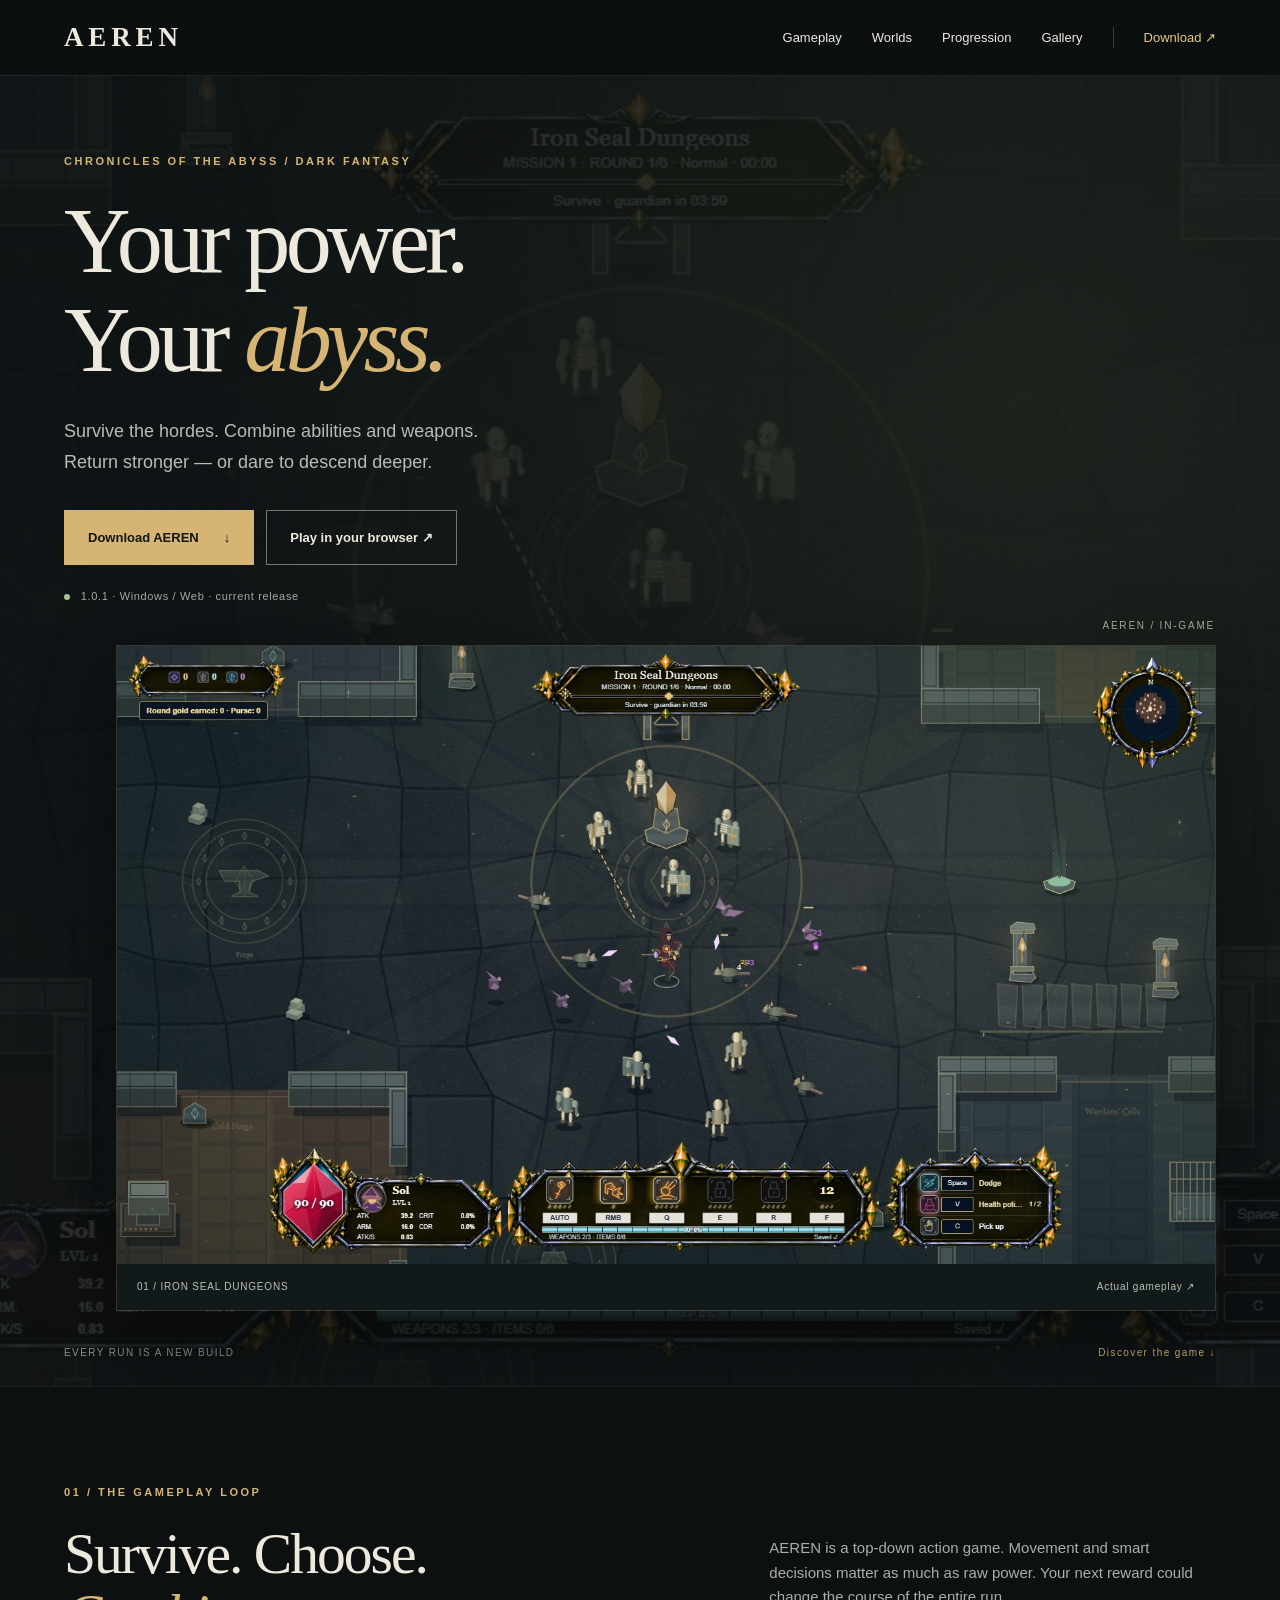
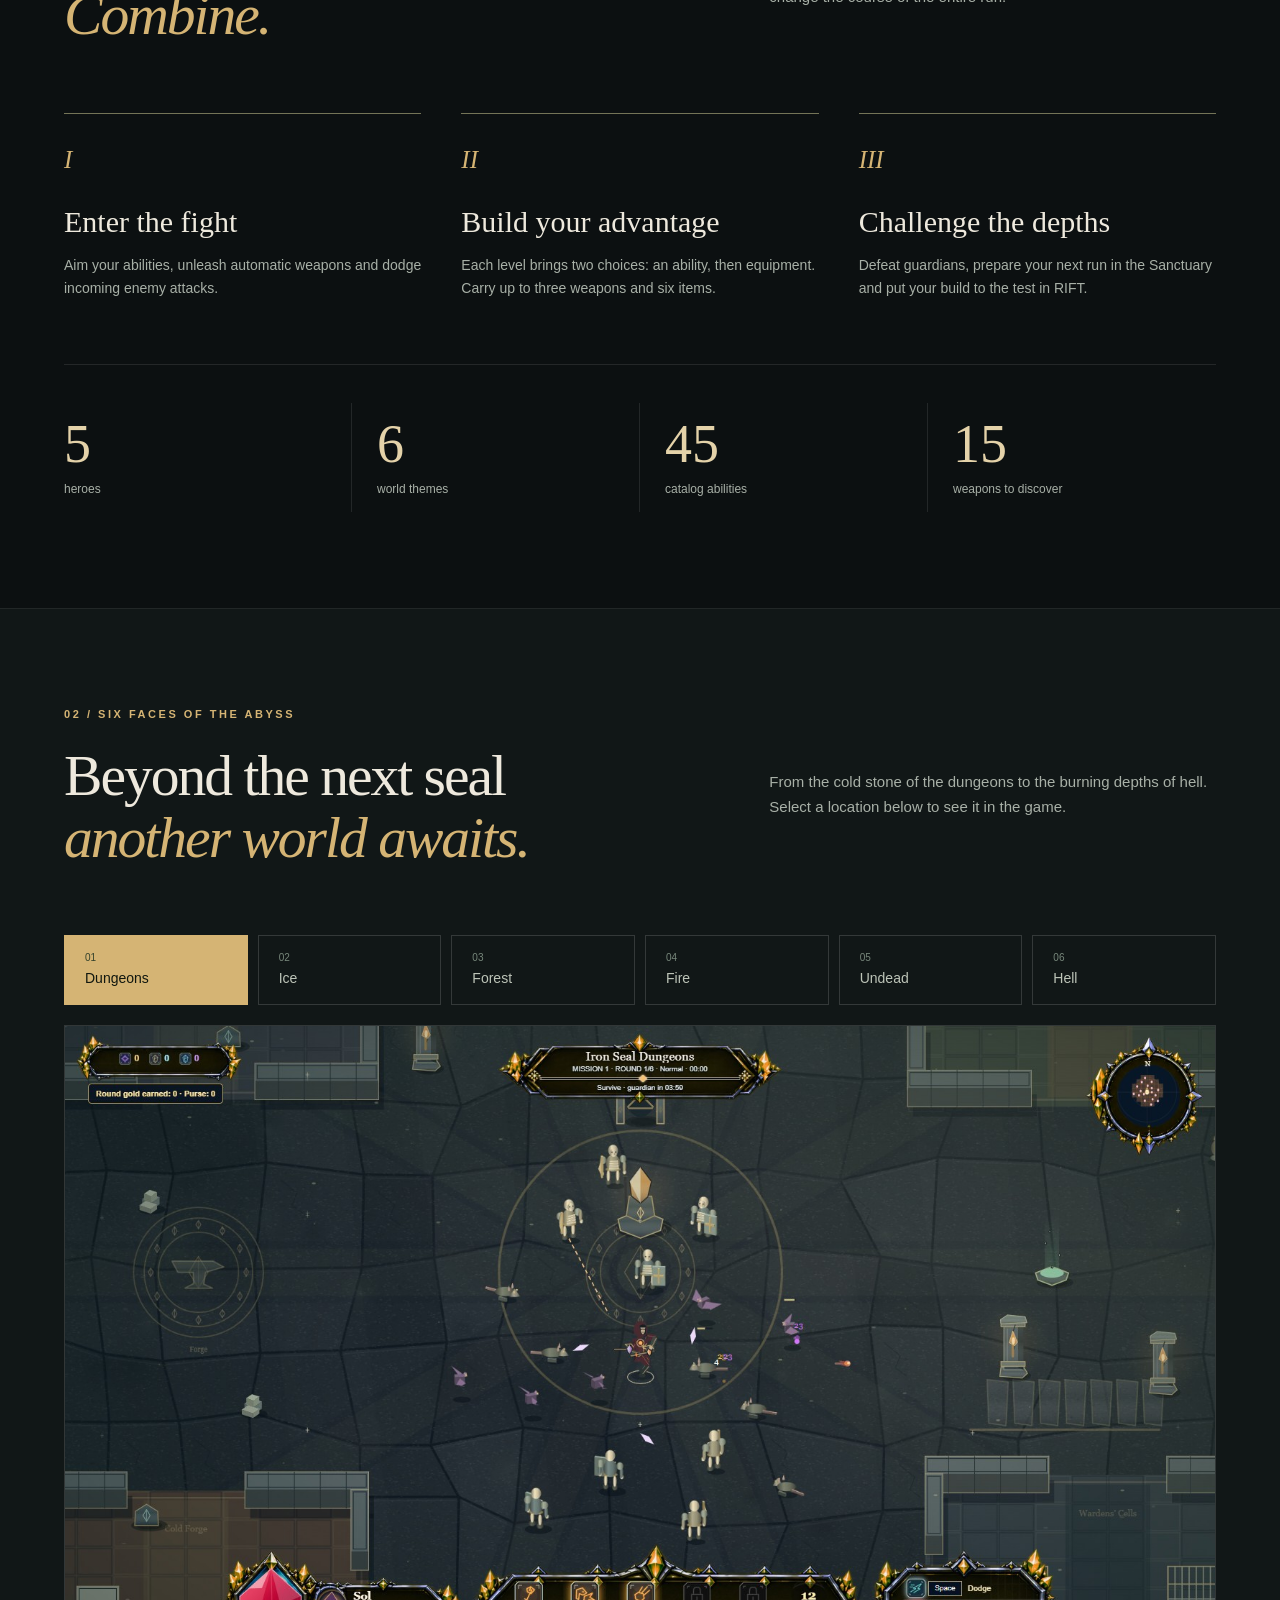
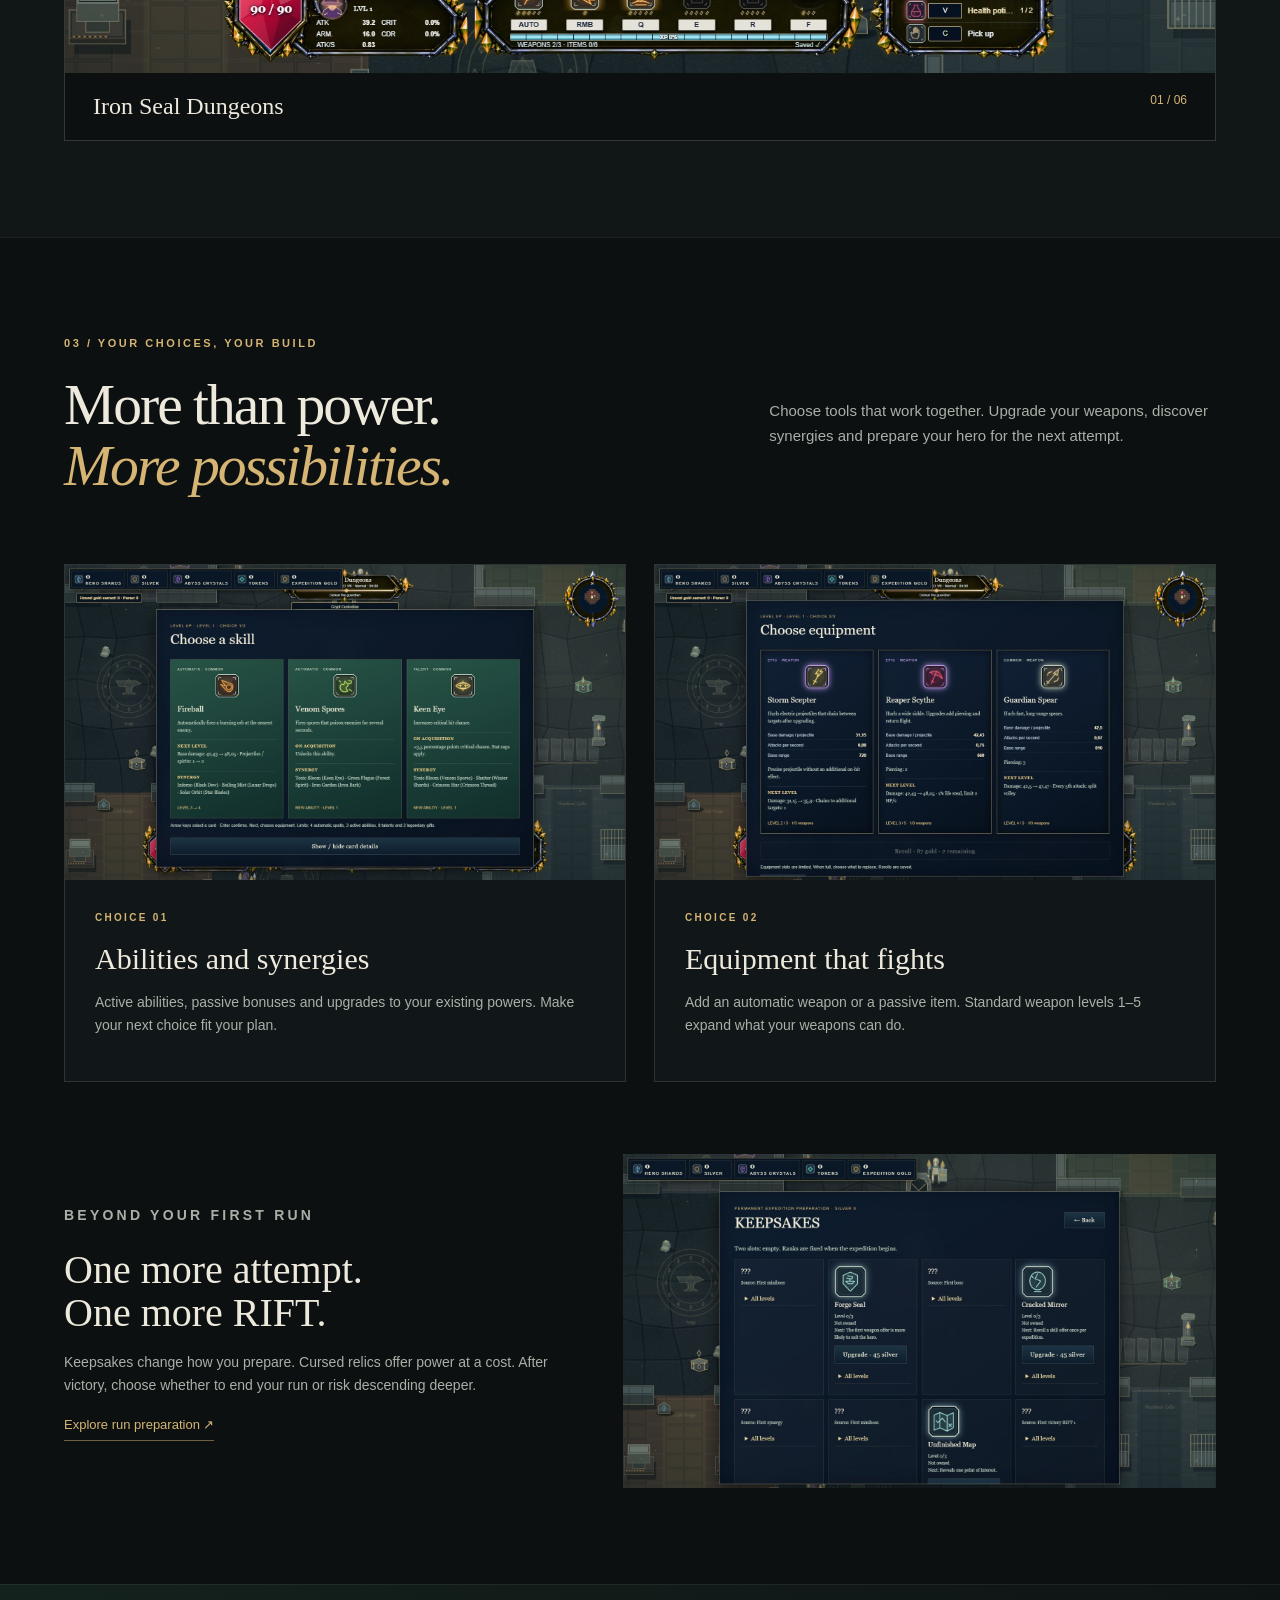
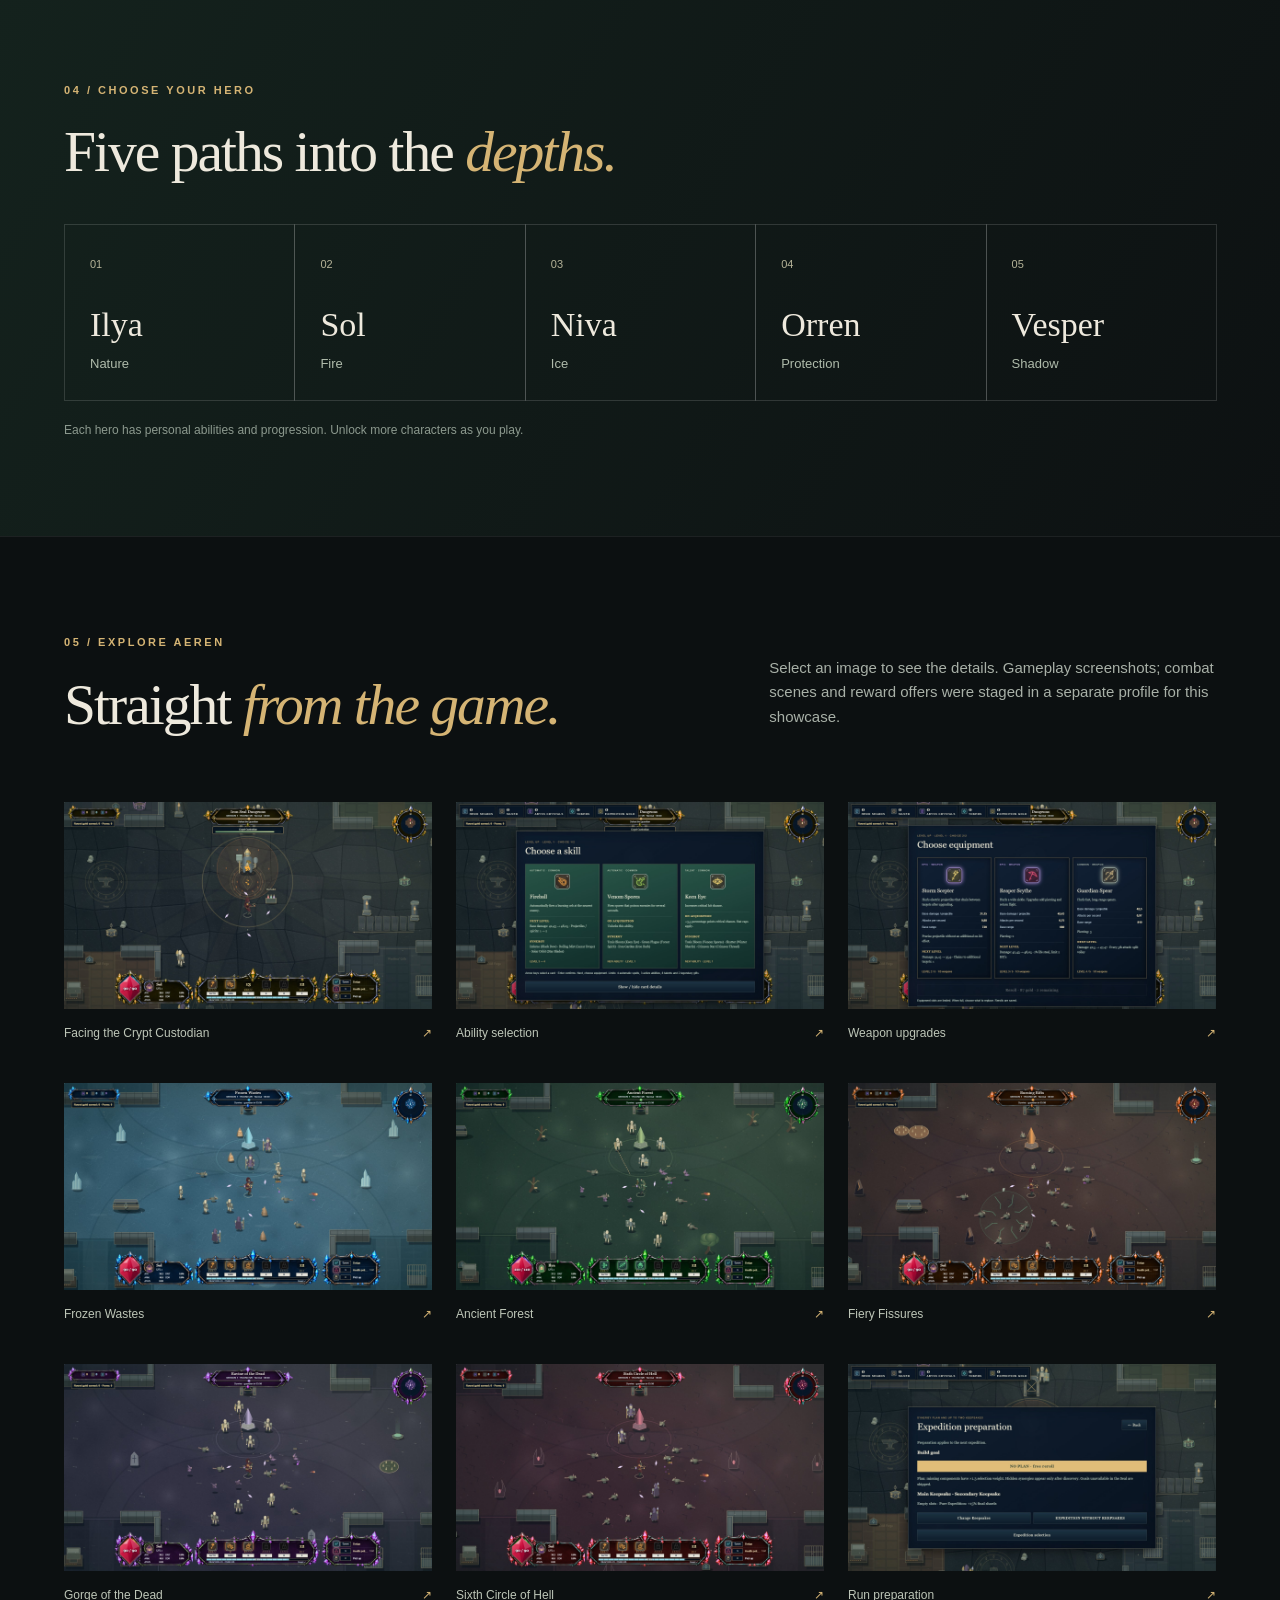
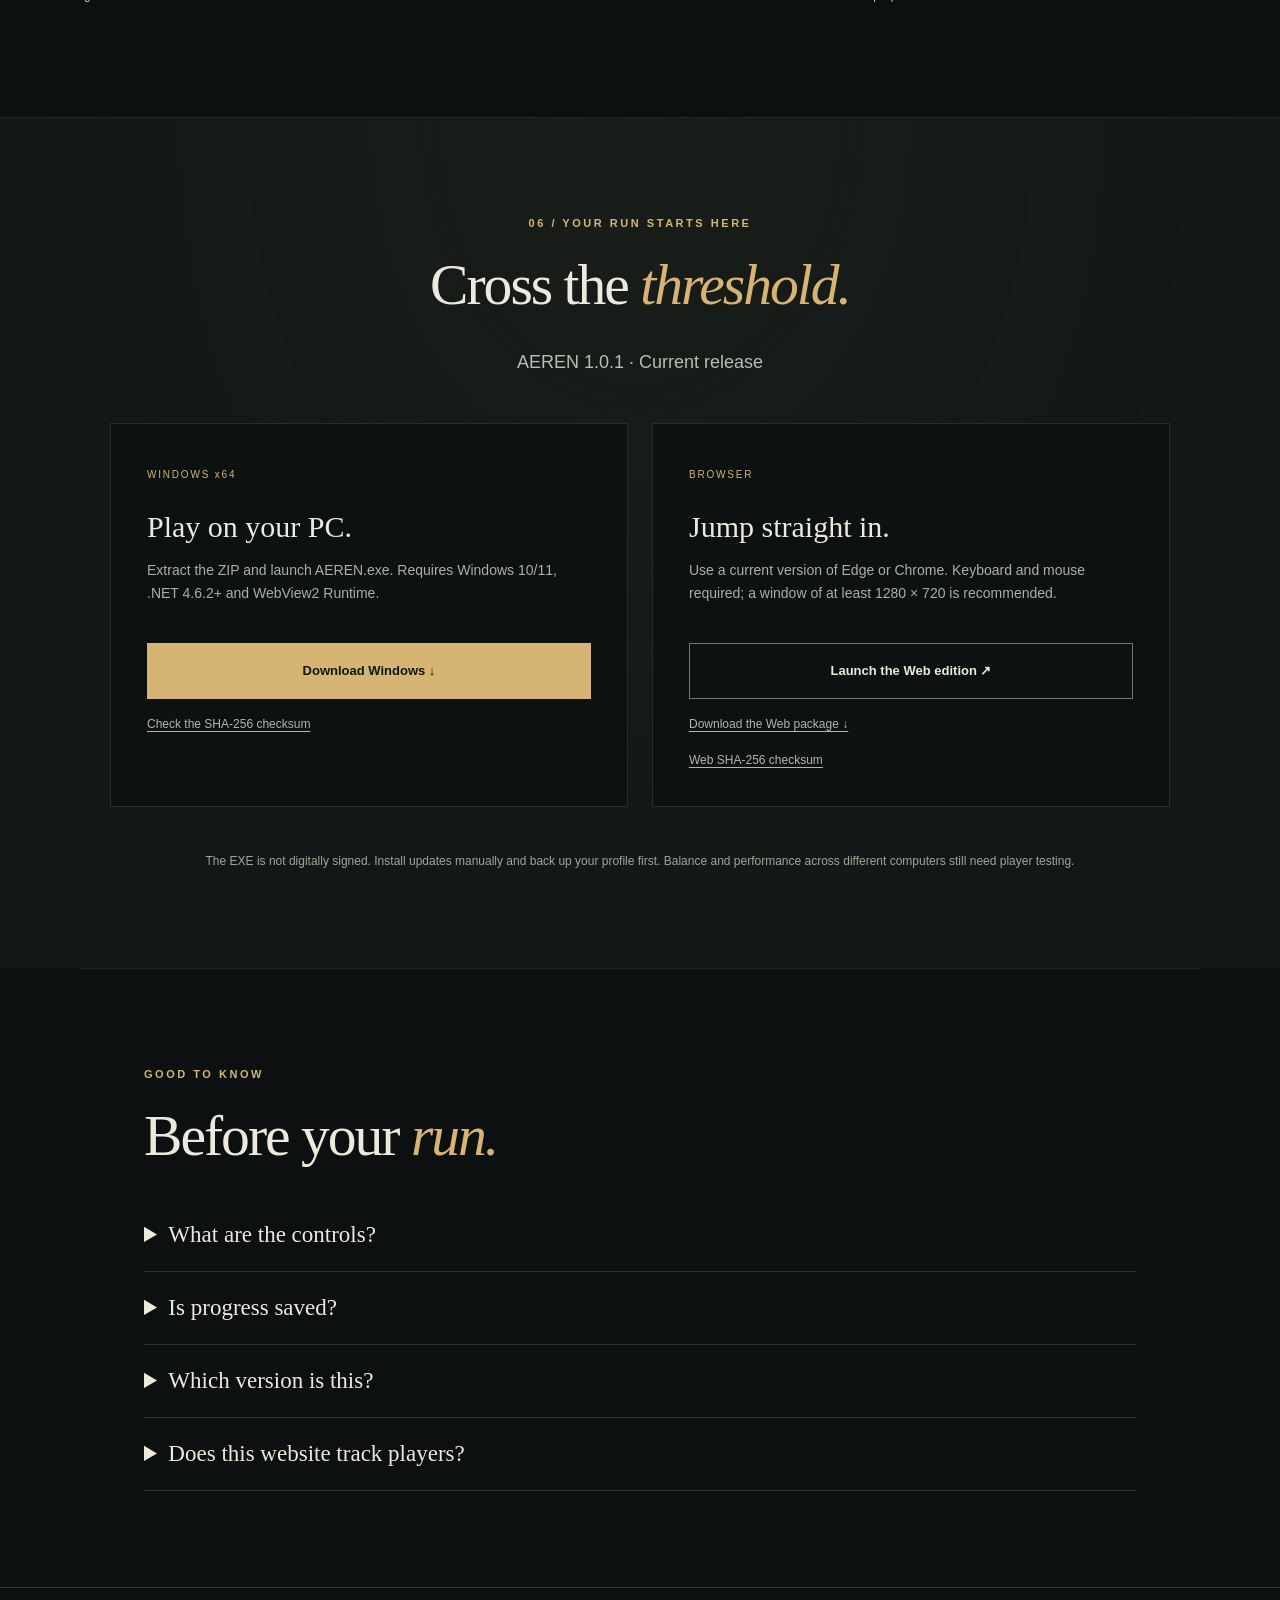
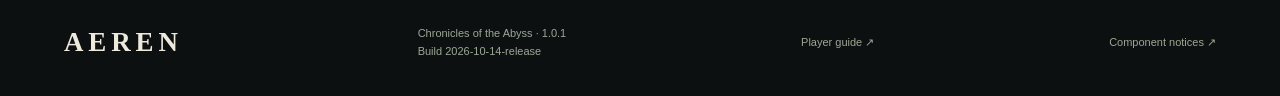
==== commit 7d89f92d: "Update website and Web game to AEREN 1.0.1" ====
--- a/index.html
+++ b/index.html
@@ -1,12 +1,12 @@
 <!doctype html>
 <html lang="en"><head><meta charset="utf-8"><meta name="viewport" content="width=device-width,initial-scale=1"><meta name="theme-color" content="#0c1011"><meta name="description" content="AEREN — dark fantasy, enemy hordes, synergies and RIFT. Meet the heroes, explore the gameplay and download for Windows or play in your browser."><meta property="og:title" content="AEREN · Chronicles of the Abyss"><meta property="og:description" content="Choose your power. Descend deeper. Dark fantasy with evolving builds and RIFT challenges."><title>AEREN · Chronicles of the Abyss</title><link rel="stylesheet" href="site.css"><script defer src="site.js"></script></head>
 <body><a class="skip" href="#main">Skip to content</a><header><a class="brand" href="#">AEREN</a><nav aria-label="Main navigation"><a href="#rozgrywka">Gameplay</a><a href="#swiaty">Worlds</a><a href="#rozwoj">Progression</a><a href="#galeria">Gallery</a><a class="nav-download" href="#pobierz">Download ↗</a></nav></header>
-<main id="main"><section class="hero"><div class="hero-glow"></div><div class="hero-copy"><p class="eyebrow">CHRONICLES OF THE ABYSS / DARK FANTASY</p><h1>Your power.<br>Your <em>abyss.</em></h1><p class="lead">Survive the hordes. Combine abilities and weapons.<br>Return stronger — or dare to descend deeper.</p><div class="actions"><a class="button gold" href="#pobierz">Download AEREN <span>↓</span></a><a class="button" href="play-index.html">Play in your browser ↗</a></div><p class="release"><i></i> 1.0.0 RC3 · Windows / Web · test release</p></div><figure class="hero-shot"><button class="zoom" data-image="assets-world-1.jpg" data-caption="Iron Seal Dungeons — combat in a staged demonstration scene." aria-label="Enlarge the dungeon screenshot"><img src="assets-world-1.jpg" width="1600" height="900" alt="A hero surrounded by enemies in a dark dungeon"></button><figcaption><span>01 / IRON SEAL DUNGEONS</span><span>Actual gameplay ↗</span></figcaption></figure><div class="hero-bottom"><span>EVERY RUN IS A NEW BUILD</span><a href="#rozgrywka">Discover the game ↓</a></div></section>
+<main id="main"><section class="hero"><div class="hero-glow"></div><div class="hero-copy"><p class="eyebrow">CHRONICLES OF THE ABYSS / DARK FANTASY</p><h1>Your power.<br>Your <em>abyss.</em></h1><p class="lead">Survive the hordes. Combine abilities and weapons.<br>Return stronger — or dare to descend deeper.</p><div class="actions"><a class="button gold" href="#pobierz">Download AEREN <span>↓</span></a><a class="button" href="play-index.html">Play in your browser ↗</a></div><p class="release"><i></i> 1.0.1 · Windows / Web · current release</p></div><figure class="hero-shot"><button class="zoom" data-image="assets-world-1.jpg" data-caption="Iron Seal Dungeons — combat in a staged demonstration scene." aria-label="Enlarge the dungeon screenshot"><img src="assets-world-1.jpg" width="1600" height="900" alt="A hero surrounded by enemies in a dark dungeon"></button><figcaption><span>01 / IRON SEAL DUNGEONS</span><span>Actual gameplay ↗</span></figcaption></figure><div class="hero-bottom"><span>EVERY RUN IS A NEW BUILD</span><a href="#rozgrywka">Discover the game ↓</a></div></section>
 <section id="rozgrywka" class="section"><div class="section-head"><div><p class="eyebrow">01 / THE GAMEPLAY LOOP</p><h2>Survive. Choose.<br><em>Combine.</em></h2></div><p>AEREN is a top-down action game. Movement and smart decisions matter as much as raw power. Your next reward could change the course of the entire run.</p></div><div class="steps"><article><span class="number">I</span><h3>Enter the fight</h3><p>Aim your abilities, unleash automatic weapons and dodge incoming enemy attacks.</p></article><article><span class="number">II</span><h3>Build your advantage</h3><p>Each level brings two choices: an ability, then equipment. Carry up to three weapons and six items.</p></article><article><span class="number">III</span><h3>Challenge the depths</h3><p>Defeat guardians, prepare your next run in the Sanctuary and put your build to the test in RIFT.</p></article></div><div class="stats"><div><strong>5</strong><span>heroes</span></div><div><strong>6</strong><span>world themes</span></div><div><strong>45</strong><span>catalog abilities</span></div><div><strong>15</strong><span>weapons to discover</span></div></div></section>
 <section id="swiaty" class="section worlds"><div class="section-head"><div><p class="eyebrow">02 / SIX FACES OF THE ABYSS</p><h2>Beyond the next seal<br><em>another world awaits.</em></h2></div><p>From the cold stone of the dungeons to the burning depths of hell. Select a location below to see it in the game.</p></div><div class="world-tabs" role="group" aria-label="Choose a location"><button data-world="0" aria-pressed="true"><small>01</small>Dungeons</button><button data-world="1" aria-pressed="false"><small>02</small>Ice</button><button data-world="2" aria-pressed="false"><small>03</small>Forest</button><button data-world="3" aria-pressed="false"><small>04</small>Fire</button><button data-world="4" aria-pressed="false"><small>05</small>Undead</button><button data-world="5" aria-pressed="false"><small>06</small>Hell</button></div><figure class="world-view"><button class="zoom" id="world-zoom" data-image="assets-world-1.jpg" data-caption="Iron Seal Dungeons — staged demonstration scene." aria-label="Enlarge the selected world"><img id="world-image" src="assets-world-1.jpg" loading="lazy" width="1600" height="900" alt="Iron Seal Dungeons"></button><figcaption aria-live="polite"><span id="world-name">Iron Seal Dungeons</span><small id="world-count">01 / 06</small></figcaption></figure></section>
 <section id="rozwoj" class="section"><div class="section-head"><div><p class="eyebrow">03 / YOUR CHOICES, YOUR BUILD</p><h2>More than power.<br><em>More possibilities.</em></h2></div><p>Choose tools that work together. Upgrade your weapons, discover synergies and prepare your hero for the next attempt.</p></div><div class="feature-grid"><article><button class="zoom" data-image="assets-skills.jpg" data-caption="Ability selection — demonstration offers in the actual game interface." aria-label="Enlarge ability selection"><img src="assets-skills.jpg" loading="lazy" width="1600" height="900" alt="Three ability upgrade cards"></button><div><p class="eyebrow">CHOICE 01</p><h3>Abilities and synergies</h3><p>Active abilities, passive bonuses and upgrades to your existing powers. Make your next choice fit your plan.</p></div></article><article><button class="zoom" data-image="assets-weapons.jpg" data-caption="Weapon selection — example offers staged for this showcase." aria-label="Enlarge weapon selection"><img src="assets-weapons.jpg" loading="lazy" width="1600" height="900" alt="Additional weapons and upgrade cards"></button><div><p class="eyebrow">CHOICE 02</p><h3>Equipment that fights</h3><p>Add an automatic weapon or a passive item. Standard weapon levels 1–5 expand what your weapons can do.</p></div></article></div><div class="endgame"><div><p class="eyebrow">BEYOND YOUR FIRST RUN</p><h3>One more attempt.<br>One more RIFT.</h3><p>Keepsakes change how you prepare. Cursed relics offer power at a cost. After victory, choose whether to end your run or risk descending deeper.</p><a class="text-link" href="#galeria">Explore run preparation ↗</a></div><button class="zoom" data-image="assets-keepsakes.jpg" data-caption="Abyssal Keepsakes — preparation screen from RC3." aria-label="Enlarge Keepsakes"><img src="assets-keepsakes.jpg" loading="lazy" width="1600" height="900" alt="Abyssal Keepsakes screen"></button></div></section>
 <section class="section heroes"><p class="eyebrow">04 / CHOOSE YOUR HERO</p><h2>Five paths into the <em>depths.</em></h2><div class="hero-list"><article><small>01</small><h3>Ilya</h3><p>Nature</p></article><article><small>02</small><h3>Sol</h3><p>Fire</p></article><article><small>03</small><h3>Niva</h3><p>Ice</p></article><article><small>04</small><h3>Orren</h3><p>Protection</p></article><article><small>05</small><h3>Vesper</h3><p>Shadow</p></article></div><p class="muted">Each hero has personal abilities and progression. Unlock more characters as you play.</p></section>
-<section id="galeria" class="section"><div class="section-head"><div><p class="eyebrow">05 / EXPLORE AEREN</p><h2>Straight <em>from the game.</em></h2></div><p>Select an image to see the details. RC3 screenshots; combat scenes and reward offers were staged in a separate profile for this showcase.</p></div><div class="gallery"><figure><button class="zoom" data-image="assets-boss.jpg" data-caption="Facing the Crypt Custodian — demonstration footage from RC3." aria-label="Enlarge: Facing the Crypt Custodian"><img src="assets-boss.jpg" loading="lazy" width="1600" height="900" alt="Facing the Crypt Custodian"></button><figcaption>Facing the Crypt Custodian<span>↗</span></figcaption></figure><figure><button class="zoom" data-image="assets-skills.jpg" data-caption="Ability selection — demonstration footage from RC3." aria-label="Enlarge: Ability selection"><img src="assets-skills.jpg" loading="lazy" width="1600" height="900" alt="Ability selection"></button><figcaption>Ability selection<span>↗</span></figcaption></figure><figure><button class="zoom" data-image="assets-weapons.jpg" data-caption="Weapon upgrades — demonstration footage from RC3." aria-label="Enlarge: Weapon upgrades"><img src="assets-weapons.jpg" loading="lazy" width="1600" height="900" alt="Weapon upgrades"></button><figcaption>Weapon upgrades<span>↗</span></figcaption></figure><figure><button class="zoom" data-image="assets-world-2.jpg" data-caption="Frozen Wastes — demonstration footage from RC3." aria-label="Enlarge: Frozen Wastes"><img src="assets-world-2.jpg" loading="lazy" width="1600" height="900" alt="Frozen Wastes"></button><figcaption>Frozen Wastes<span>↗</span></figcaption></figure><figure><button class="zoom" data-image="assets-world-3.jpg" data-caption="Ancient Forest — demonstration footage from RC3." aria-label="Enlarge: Ancient Forest"><img src="assets-world-3.jpg" loading="lazy" width="1600" height="900" alt="Ancient Forest"></button><figcaption>Ancient Forest<span>↗</span></figcaption></figure><figure><button class="zoom" data-image="assets-world-4.jpg" data-caption="Fiery Fissures — demonstration footage from RC3." aria-label="Enlarge: Fiery Fissures"><img src="assets-world-4.jpg" loading="lazy" width="1600" height="900" alt="Fiery Fissures"></button><figcaption>Fiery Fissures<span>↗</span></figcaption></figure><figure><button class="zoom" data-image="assets-world-5.jpg" data-caption="Gorge of the Dead — demonstration footage from RC3." aria-label="Enlarge: Gorge of the Dead"><img src="assets-world-5.jpg" loading="lazy" width="1600" height="900" alt="Gorge of the Dead"></button><figcaption>Gorge of the Dead<span>↗</span></figcaption></figure><figure><button class="zoom" data-image="assets-world-6.jpg" data-caption="Sixth Circle of Hell — demonstration footage from RC3." aria-label="Enlarge: Sixth Circle of Hell"><img src="assets-world-6.jpg" loading="lazy" width="1600" height="900" alt="Sixth Circle of Hell"></button><figcaption>Sixth Circle of Hell<span>↗</span></figcaption></figure><figure><button class="zoom" data-image="assets-preparation.jpg" data-caption="Run preparation — demonstration footage from RC3." aria-label="Enlarge: Run preparation"><img src="assets-preparation.jpg" loading="lazy" width="1600" height="900" alt="Run preparation"></button><figcaption>Run preparation<span>↗</span></figcaption></figure></div></section>
-<section id="pobierz" class="section downloads"><p class="eyebrow">06 / YOUR RUN STARTS HERE</p><h2>Cross the <em>threshold.</em></h2><p class="lead">AEREN 1.0.0 · Release Candidate 3</p><div class="download-grid"><article><span class="platform">WINDOWS x64</span><h3>Play on your PC.</h3><p>Extract the ZIP and launch AEREN.exe. Requires Windows 10/11, .NET 4.6.2+ and WebView2 Runtime.</p><a class="button gold" href="downloads-AEREN-1.0.0-Windows-x64.zip" download>Download Windows ↓</a><a class="small-link" href="downloads-AEREN-1.0.0-Windows-x64.sha256">Check the SHA-256 checksum</a></article><article><span class="platform">BROWSER</span><h3>Jump straight in.</h3><p>Use a current version of Edge or Chrome. Keyboard and mouse required; a window of at least 1280 × 720 is recommended.</p><a class="button" href="play-index.html">Launch the Web edition ↗</a><a class="small-link" href="downloads-AEREN-1.0.0-Web.zip" download>Download the Web package ↓</a><a class="small-link" href="downloads-AEREN-1.0.0-Web.sha256">Web SHA-256 checksum</a></article></div><p class="notice">Test release. The EXE is not digitally signed. Install updates manually and back up your profile first. Balance and performance across different computers still need player testing.</p></section>
-<section class="section faq"><p class="eyebrow">GOOD TO KNOW</p><h2>Before your <em>run.</em></h2><details><summary>What are the controls?</summary><p>WASD — move, mouse — aim, Q/E/R — abilities, right mouse button — hero ability, F — ultimate, Space — dodge, V — potion, C — interact, Tab — equipment, Esc — pause. Customize keys and auto-aim in Settings.</p></details><details><summary>Is progress saved?</summary><p>Yes, locally on your device. Export a backup in Settings. Windows and browser editions do not automatically share saves. Changing the website address or clearing browser data can affect access to your profile.</p></details><details><summary>Is this the final release?</summary><p>This is RC3: a playable release candidate. Systems and automated runs have been tested, but not every combination of heroes, RIFT levels and hardware. Please include your version and reproduction steps when reporting an issue.</p></details><details><summary>Does this website track players?</summary><p>No analytics or ads have been added. Game history and telemetry stay local and can be disabled. GitHub Pages hosting is subject to GitHub’s privacy policies.</p></details></section></main><footer><a class="brand" href="#">AEREN</a><p>Chronicles of the Abyss · 1.0.0 RC3<br>Build 2026-10-13-rc3-en</p><a href="play-README.txt">Player guide ↗</a><a href="play-LICENSES.txt">Component notices ↗</a></footer>
+<section id="galeria" class="section"><div class="section-head"><div><p class="eyebrow">05 / EXPLORE AEREN</p><h2>Straight <em>from the game.</em></h2></div><p>Select an image to see the details. Gameplay screenshots; combat scenes and reward offers were staged in a separate profile for this showcase.</p></div><div class="gallery"><figure><button class="zoom" data-image="assets-boss.jpg" data-caption="Facing the Crypt Custodian — demonstration footage from RC3." aria-label="Enlarge: Facing the Crypt Custodian"><img src="assets-boss.jpg" loading="lazy" width="1600" height="900" alt="Facing the Crypt Custodian"></button><figcaption>Facing the Crypt Custodian<span>↗</span></figcaption></figure><figure><button class="zoom" data-image="assets-skills.jpg" data-caption="Ability selection — demonstration footage from RC3." aria-label="Enlarge: Ability selection"><img src="assets-skills.jpg" loading="lazy" width="1600" height="900" alt="Ability selection"></button><figcaption>Ability selection<span>↗</span></figcaption></figure><figure><button class="zoom" data-image="assets-weapons.jpg" data-caption="Weapon upgrades — demonstration footage from RC3." aria-label="Enlarge: Weapon upgrades"><img src="assets-weapons.jpg" loading="lazy" width="1600" height="900" alt="Weapon upgrades"></button><figcaption>Weapon upgrades<span>↗</span></figcaption></figure><figure><button class="zoom" data-image="assets-world-2.jpg" data-caption="Frozen Wastes — demonstration footage from RC3." aria-label="Enlarge: Frozen Wastes"><img src="assets-world-2.jpg" loading="lazy" width="1600" height="900" alt="Frozen Wastes"></button><figcaption>Frozen Wastes<span>↗</span></figcaption></figure><figure><button class="zoom" data-image="assets-world-3.jpg" data-caption="Ancient Forest — demonstration footage from RC3." aria-label="Enlarge: Ancient Forest"><img src="assets-world-3.jpg" loading="lazy" width="1600" height="900" alt="Ancient Forest"></button><figcaption>Ancient Forest<span>↗</span></figcaption></figure><figure><button class="zoom" data-image="assets-world-4.jpg" data-caption="Fiery Fissures — demonstration footage from RC3." aria-label="Enlarge: Fiery Fissures"><img src="assets-world-4.jpg" loading="lazy" width="1600" height="900" alt="Fiery Fissures"></button><figcaption>Fiery Fissures<span>↗</span></figcaption></figure><figure><button class="zoom" data-image="assets-world-5.jpg" data-caption="Gorge of the Dead — demonstration footage from RC3." aria-label="Enlarge: Gorge of the Dead"><img src="assets-world-5.jpg" loading="lazy" width="1600" height="900" alt="Gorge of the Dead"></button><figcaption>Gorge of the Dead<span>↗</span></figcaption></figure><figure><button class="zoom" data-image="assets-world-6.jpg" data-caption="Sixth Circle of Hell — demonstration footage from RC3." aria-label="Enlarge: Sixth Circle of Hell"><img src="assets-world-6.jpg" loading="lazy" width="1600" height="900" alt="Sixth Circle of Hell"></button><figcaption>Sixth Circle of Hell<span>↗</span></figcaption></figure><figure><button class="zoom" data-image="assets-preparation.jpg" data-caption="Run preparation — demonstration footage from RC3." aria-label="Enlarge: Run preparation"><img src="assets-preparation.jpg" loading="lazy" width="1600" height="900" alt="Run preparation"></button><figcaption>Run preparation<span>↗</span></figcaption></figure></div></section>
+<section id="pobierz" class="section downloads"><p class="eyebrow">06 / YOUR RUN STARTS HERE</p><h2>Cross the <em>threshold.</em></h2><p class="lead">AEREN 1.0.1 · Current release</p><div class="download-grid"><article><span class="platform">WINDOWS x64</span><h3>Play on your PC.</h3><p>Extract the ZIP and launch AEREN.exe. Requires Windows 10/11, .NET 4.6.2+ and WebView2 Runtime.</p><a class="button gold" href="https://github.com/AEREN-game/updates/releases/download/v1.0.1/AEREN-1.0.1-Windows-x64.zip" download>Download Windows ↓</a><a class="small-link" href="https://github.com/AEREN-game/updates/releases/download/v1.0.1/AEREN-1.0.1-Windows-x64.sha256">Check the SHA-256 checksum</a></article><article><span class="platform">BROWSER</span><h3>Jump straight in.</h3><p>Use a current version of Edge or Chrome. Keyboard and mouse required; a window of at least 1280 × 720 is recommended.</p><a class="button" href="play-index.html">Launch the Web edition ↗</a><a class="small-link" href="https://github.com/AEREN-game/updates/releases/download/v1.0.1/AEREN-1.0.1-Web.zip" download>Download the Web package ↓</a><a class="small-link" href="https://github.com/AEREN-game/updates/releases/download/v1.0.1/AEREN-1.0.1-Web.sha256">Web SHA-256 checksum</a></article></div><p class="notice">The EXE is not digitally signed. Install updates manually and back up your profile first. Balance and performance across different computers still need player testing.</p></section>
+<section class="section faq"><p class="eyebrow">GOOD TO KNOW</p><h2>Before your <em>run.</em></h2><details><summary>What are the controls?</summary><p>WASD — move, mouse — aim, Q/E/R — abilities, right mouse button — hero ability, F — ultimate, Space — dodge, V — potion, C — interact, Tab — equipment, Esc — pause. Customize keys and auto-aim in Settings.</p></details><details><summary>Is progress saved?</summary><p>Yes, locally on your device. Export a backup in Settings. Windows and browser editions do not automatically share saves. Changing the website address or clearing browser data can affect access to your profile.</p></details><details><summary>Which version is this?</summary><p>This is the current public release, version 1.0.1. Systems and automated runs have been tested, but not every combination of heroes, RIFT levels and hardware. Please include your version and reproduction steps when reporting an issue.</p></details><details><summary>Does this website track players?</summary><p>No analytics or ads have been added. Game history and telemetry stay local and can be disabled. GitHub Pages hosting is subject to GitHub’s privacy policies.</p></details></section></main><footer><a class="brand" href="#">AEREN</a><p>Chronicles of the Abyss · 1.0.1<br>Build 2026-10-14-release</p><a href="play-README.txt">Player guide ↗</a><a href="play-LICENSES.txt">Component notices ↗</a></footer>
 <dialog id="lightbox" aria-labelledby="lightbox-caption"><button id="close-lightbox" aria-label="Close image viewer">Close ×</button><img id="lightbox-image" alt=""><p id="lightbox-caption"></p></dialog></body></html>
